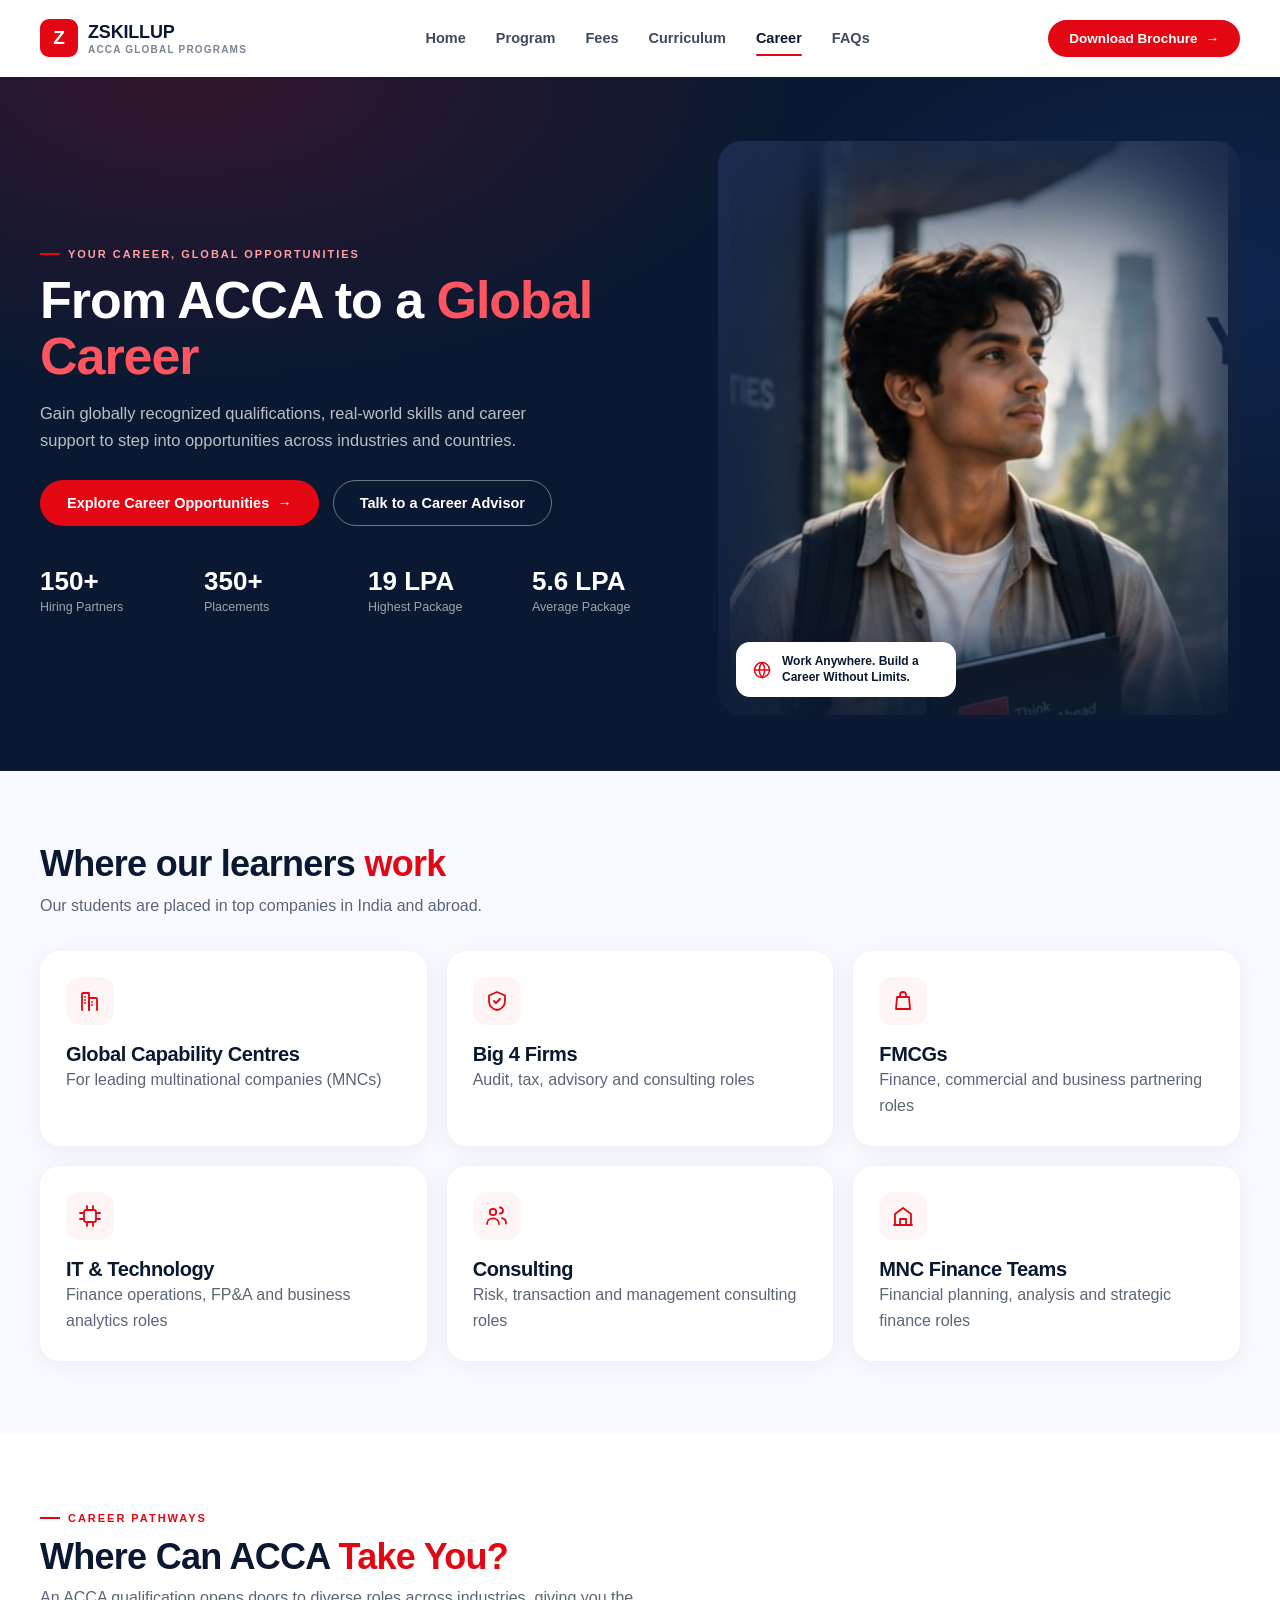
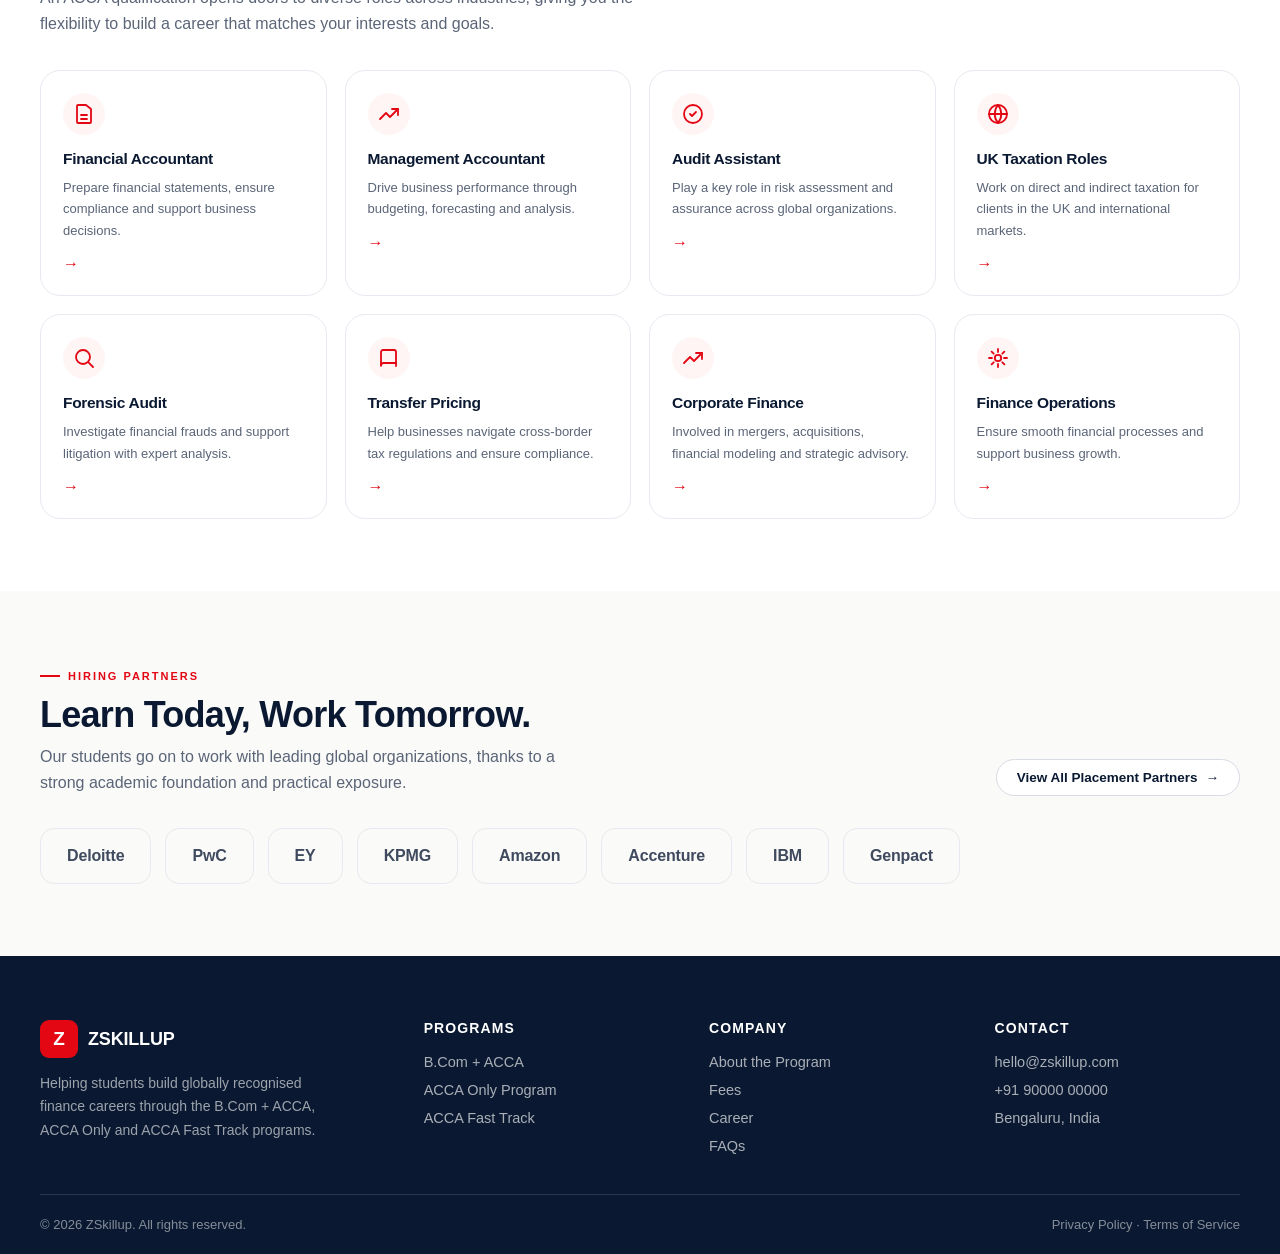
==== career/index.html @ 1c2bd1f2 "Build ZSkillup ACCA programs website Static HTML/CSS/JS site with homepage, three curriculum pages (" ====
<!DOCTYPE html>
<html lang="en">
<head>
<meta charset="UTF-8">
<meta name="viewport" content="width=device-width, initial-scale=1">
<title>Career Outcomes — ZSkillup</title>
<meta name="description" content="See where ZSkillup learners work, the career pathways ACCA opens up, and the hiring partners who recruit our students.">
<link rel="stylesheet" href="../assets/css/style.css">
<style>
.career-hero { background: var(--navy); position: relative; overflow: hidden; padding: 64px 0 56px; }
.career-hero::before { content:""; position:absolute; inset:0; background: radial-gradient(1000px 500px at 15% 0%, rgba(227,6,19,.18), transparent 60%), radial-gradient(800px 500px at 95% 30%, rgba(37,99,235,.16), transparent 60%); }
.career-hero-grid { position: relative; display: grid; grid-template-columns: 1.1fr .9fr; gap: 40px; align-items: center; }
.career-hero h1 { color: #fff; }
.career-hero .accent-red { color: #ff5561; }
.career-hero p.lead { color: rgba(255,255,255,.72); font-size: 16.5px; max-width: 520px; margin-top: 16px; }
.career-hero-actions { display: flex; gap: 14px; margin-top: 26px; flex-wrap: wrap; }
.career-stats { display: grid; grid-template-columns: repeat(4,1fr); gap: 18px; margin-top: 40px; }
.career-stat b { display:block; font-size: 26px; font-weight: 900; color: #fff; }
.career-stat span { font-size: 12.5px; color: rgba(255,255,255,.6); }
.career-hero-photo { border-radius: 24px; overflow: hidden; background: linear-gradient(160deg,#1b2c50,#0a1931); aspect-ratio: 4/4.4; display:flex; align-items:flex-end; position:relative; }
.career-hero-photo img { width:100%; height:100%; object-fit: contain; object-position: center bottom; }
.career-hero-photo .badge-float { position:absolute; left:18px; bottom:18px; background:#fff; border-radius: 14px; padding: 12px 16px; display:flex; gap:10px; align-items:center; box-shadow: var(--shadow-card); max-width: 220px; }
.career-hero-photo .badge-float svg { width:20px; height:20px; stroke: var(--red); flex-shrink:0; }
.career-hero-photo .badge-float span { font-size: 12px; font-weight: 700; color: var(--navy); line-height:1.3; }
@media (max-width: 900px){ .career-hero-grid{grid-template-columns:1fr;} .career-stats{grid-template-columns:1fr 1fr;} }

.learners-band { background: var(--bg-blue-tint); }
.learners-grid { display:grid; grid-template-columns: repeat(3,1fr); gap: 20px; margin-top: 32px; }
.learner-card { background:#fff; border-radius: var(--radius-lg); padding: 26px; box-shadow: var(--shadow-card); }
.learner-card .icon-badge { background: var(--bg-red-tint); color: var(--red); }
@media (max-width: 900px){ .learners-grid{grid-template-columns:1fr 1fr;} }
@media (max-width: 560px){ .learners-grid{grid-template-columns:1fr;} }

.pathways-grid { display:grid; grid-template-columns: repeat(4,1fr); gap: 18px; margin-top: 32px; }
.pathway-card { background:#fff; border:1.5px solid var(--gray-200); border-radius: var(--radius-lg); padding: 22px; transition: box-shadow .2s ease, border-color .2s ease; }
.pathway-card:hover { border-color: var(--red); box-shadow: var(--shadow-card); }
.pathway-card .icon-badge.round { width:42px; height:42px; margin-bottom:14px; }
.pathway-card h3 { font-size: 15.5px; }
.pathway-card p { font-size: 13px; margin-top: 8px; }
.pathway-card .arrow { margin-top: 14px; color: var(--red); font-weight: 800; }
@media (max-width: 980px){ .pathways-grid{grid-template-columns:1fr 1fr;} }
@media (max-width: 560px){ .pathways-grid{grid-template-columns:1fr;} }

.partners-top { display:flex; justify-content:space-between; align-items:flex-end; gap:20px; flex-wrap:wrap; }
.partners-row { display:flex; flex-wrap:wrap; gap: 14px; margin-top: 32px; }
.partner-chip { border:1.5px solid var(--gray-200); border-radius: var(--radius-md); padding: 18px 26px; font-weight: 800; font-size: 16px; color: var(--gray-700); letter-spacing: -0.01em; transition: border-color .15s ease, color .15s ease; }
.partner-chip:hover { border-color: var(--navy); color: var(--navy); }
</style>
</head>
<body>
<a class="skip-link" href="#main">Skip to content</a>

<header class="site-header" data-site-header>
  <div class="container nav-row">
    <a href="../" class="brand" aria-label="ZSkillup home">
      <span class="brand-mark">Z</span>
      <span class="stack"><span class="brand-word">ZSKILLUP</span><span class="brand-tag">ACCA GLOBAL PROGRAMS</span></span>
    </a>
    <nav class="site-nav" data-site-nav>
      <ul class="nav-links">
        <li><a href="../">Home</a></li>
        <li><a href="../#program">Program</a></li>
        <li><a href="../#fees">Fees</a></li>
        <li><a href="../curriculum/bcom-acca/">Curriculum</a></li>
        <li><a href="./" class="active">Career</a></li>
        <li><a href="../faqs/">FAQs</a></li>
      </ul>
    </nav>
    <div class="nav-cta">
      <a href="../#brochure" class="btn btn-primary btn-sm">Download Brochure <span aria-hidden="true">&rarr;</span></a>
      <button class="nav-toggle" data-nav-toggle aria-label="Toggle menu" aria-expanded="false"><span></span><span></span><span></span></button>
    </div>
  </div>
</header>

<main id="main">
  <!-- HERO -->
  <section class="career-hero">
    <div class="container career-hero-grid">
      <div>
        <div class="eyebrow" style="color:#ff9ea3;">Your Career, Global Opportunities</div>
        <h1 style="color:#fff;">From ACCA to a <span class="accent-red">Global Career</span></h1>
        <p class="lead">Gain globally recognized qualifications, real-world skills and career support to step into opportunities across industries and countries.</p>
        <div class="career-hero-actions">
          <a href="#learners-work" class="btn btn-primary">Explore Career Opportunities <span aria-hidden="true">&rarr;</span></a>
          <a href="../faqs/#talk-to-team" class="btn btn-outline-white">Talk to a Career Advisor</a>
        </div>
        <div class="career-stats">
          <div class="career-stat"><b>150+</b><span>Hiring Partners</span></div>
          <div class="career-stat"><b>350+</b><span>Placements</span></div>
          <div class="career-stat"><b>19 LPA</b><span>Highest Package</span></div>
          <div class="career-stat"><b>5.6 LPA</b><span>Average Package</span></div>
        </div>
      </div>
      <div class="career-hero-photo">
        <img src="../assets/images/hero-student.png" alt="ZSkillup graduate ready for a global finance career">
        <div class="badge-float">
          <svg viewBox="0 0 24 24" fill="none" stroke-width="1.8" stroke-linecap="round" stroke-linejoin="round"><circle cx="12" cy="12" r="9"/><path d="M3 12h18M12 3a14 14 0 0 1 0 18 14 14 0 0 1 0-18Z"/></svg>
          <span>Work Anywhere. Build a Career Without Limits.</span>
        </div>
      </div>
    </div>
  </section>

  <!-- WHERE OUR LEARNERS WORK -->
  <section class="section learners-band" id="learners-work">
    <div class="container">
      <h2>Where our learners <span class="accent-red">work</span></h2>
      <p class="mt-8" style="max-width:560px;">Our students are placed in top companies in India and abroad.</p>
      <div class="learners-grid">
        <div class="learner-card">
          <span class="icon-badge"><svg viewBox="0 0 24 24" fill="none" stroke="currentColor" stroke-width="1.8" stroke-linecap="round" stroke-linejoin="round"><path d="M4 21V5a1 1 0 0 1 1-1h6v17"/><path d="M11 21V9h7a1 1 0 0 1 1 1v11"/><path d="M7 8h.01M7 11h.01M7 14h.01M14 13h.01M14 16h.01"/></svg></span>
          <h3>Global Capability Centres</h3>
          <p>For leading multinational companies (MNCs)</p>
        </div>
        <div class="learner-card">
          <span class="icon-badge"><svg viewBox="0 0 24 24" fill="none" stroke="currentColor" stroke-width="1.8" stroke-linecap="round" stroke-linejoin="round"><path d="M12 3 4 6.5V12c0 4.6 3.2 8.4 8 9 4.8-.6 8-4.4 8-9V6.5L12 3Z"/><path d="m9 12 2 2 4-4"/></svg></span>
          <h3>Big 4 Firms</h3>
          <p>Audit, tax, advisory and consulting roles</p>
        </div>
        <div class="learner-card">
          <span class="icon-badge"><svg viewBox="0 0 24 24" fill="none" stroke="currentColor" stroke-width="1.8" stroke-linecap="round" stroke-linejoin="round"><path d="M6 8h12l1 12H5L6 8Z"/><path d="M9 8V6a3 3 0 0 1 6 0v2"/></svg></span>
          <h3>FMCGs</h3>
          <p>Finance, commercial and business partnering roles</p>
        </div>
        <div class="learner-card">
          <span class="icon-badge"><svg viewBox="0 0 24 24" fill="none" stroke="currentColor" stroke-width="1.8" stroke-linecap="round" stroke-linejoin="round"><rect x="6" y="6" width="12" height="12" rx="2"/><path d="M9 2v3M15 2v3M9 19v3M15 19v3M2 9h3M2 15h3M19 9h3M19 15h3"/></svg></span>
          <h3>IT &amp; Technology</h3>
          <p>Finance operations, FP&amp;A and business analytics roles</p>
        </div>
        <div class="learner-card">
          <span class="icon-badge"><svg viewBox="0 0 24 24" fill="none" stroke="currentColor" stroke-width="1.8" stroke-linecap="round" stroke-linejoin="round"><circle cx="8" cy="8" r="3.2"/><path d="M2 20c0-3.3 2.7-5.6 6-5.6s6 2.3 6 5.6"/><path d="M15 9.5a3 3 0 1 0 0-6"/><path d="M17 14.2c2.4.5 4 2.4 4 5.3"/></svg></span>
          <h3>Consulting</h3>
          <p>Risk, transaction and management consulting roles</p>
        </div>
        <div class="learner-card">
          <span class="icon-badge"><svg viewBox="0 0 24 24" fill="none" stroke="currentColor" stroke-width="1.8" stroke-linecap="round" stroke-linejoin="round"><path d="M3 21h18"/><path d="M4 21V10l8-6 8 6v11"/><path d="M9 21v-6h6v6"/></svg></span>
          <h3>MNC Finance Teams</h3>
          <p>Financial planning, analysis and strategic finance roles</p>
        </div>
      </div>
    </div>
  </section>

  <!-- WHERE CAN ACCA TAKE YOU -->
  <section class="section">
    <div class="container">
      <div class="eyebrow">Career Pathways</div>
      <h2>Where Can ACCA <span class="accent-red">Take You?</span></h2>
      <p class="mt-8" style="max-width:640px;">An ACCA qualification opens doors to diverse roles across industries, giving you the flexibility to build a career that matches your interests and goals.</p>

      <div class="pathways-grid">
        <div class="pathway-card"><span class="icon-badge round"><svg viewBox="0 0 24 24" fill="none" stroke="currentColor" stroke-width="1.8" stroke-linecap="round" stroke-linejoin="round"><path d="M6 21h12a1 1 0 0 0 1-1V7l-5-4H6a1 1 0 0 0-1 1v16a1 1 0 0 0 1 1Z"/><path d="M9 13h6M9 17h6"/></svg></span><h3>Financial Accountant</h3><p>Prepare financial statements, ensure compliance and support business decisions.</p><div class="arrow">&rarr;</div></div>
        <div class="pathway-card"><span class="icon-badge round"><svg viewBox="0 0 24 24" fill="none" stroke="currentColor" stroke-width="1.8" stroke-linecap="round" stroke-linejoin="round"><path d="M3 17l6-6 4 4 8-8"/><path d="M15 7h6v6"/></svg></span><h3>Management Accountant</h3><p>Drive business performance through budgeting, forecasting and analysis.</p><div class="arrow">&rarr;</div></div>
        <div class="pathway-card"><span class="icon-badge round"><svg viewBox="0 0 24 24" fill="none" stroke="currentColor" stroke-width="1.8" stroke-linecap="round" stroke-linejoin="round"><circle cx="12" cy="12" r="9"/><path d="m9 12 2 2 4-4"/></svg></span><h3>Audit Assistant</h3><p>Play a key role in risk assessment and assurance across global organizations.</p><div class="arrow">&rarr;</div></div>
        <div class="pathway-card"><span class="icon-badge round"><svg viewBox="0 0 24 24" fill="none" stroke="currentColor" stroke-width="1.8" stroke-linecap="round" stroke-linejoin="round"><circle cx="12" cy="12" r="9"/><path d="M3 12h18M12 3a14 14 0 0 1 0 18 14 14 0 0 1 0-18Z"/></svg></span><h3>UK Taxation Roles</h3><p>Work on direct and indirect taxation for clients in the UK and international markets.</p><div class="arrow">&rarr;</div></div>
        <div class="pathway-card"><span class="icon-badge round"><svg viewBox="0 0 24 24" fill="none" stroke="currentColor" stroke-width="1.8" stroke-linecap="round" stroke-linejoin="round"><circle cx="11" cy="11" r="7"/><path d="m21 21-4.3-4.3"/></svg></span><h3>Forensic Audit</h3><p>Investigate financial frauds and support litigation with expert analysis.</p><div class="arrow">&rarr;</div></div>
        <div class="pathway-card"><span class="icon-badge round"><svg viewBox="0 0 24 24" fill="none" stroke="currentColor" stroke-width="1.8" stroke-linecap="round" stroke-linejoin="round"><path d="M4 19.5V6a2 2 0 0 1 2-2h11a2 2 0 0 1 2 2v14"/><path d="M4 19.5A2.5 2.5 0 0 1 6.5 17H19"/></svg></span><h3>Transfer Pricing</h3><p>Help businesses navigate cross-border tax regulations and ensure compliance.</p><div class="arrow">&rarr;</div></div>
        <div class="pathway-card"><span class="icon-badge round"><svg viewBox="0 0 24 24" fill="none" stroke="currentColor" stroke-width="1.8" stroke-linecap="round" stroke-linejoin="round"><path d="M3 17l6-6 4 4 8-8"/><path d="M15 7h6v6"/></svg></span><h3>Corporate Finance</h3><p>Involved in mergers, acquisitions, financial modeling and strategic advisory.</p><div class="arrow">&rarr;</div></div>
        <div class="pathway-card"><span class="icon-badge round"><svg viewBox="0 0 24 24" fill="none" stroke="currentColor" stroke-width="1.8" stroke-linecap="round" stroke-linejoin="round"><path d="M12 3v3M12 18v3M3 12h3M18 12h3M5.6 5.6l2.1 2.1M16.3 16.3l2.1 2.1M18.4 5.6l-2.1 2.1M7.7 16.3l-2.1 2.1"/><circle cx="12" cy="12" r="3.2"/></svg></span><h3>Finance Operations</h3><p>Ensure smooth financial processes and support business growth.</p><div class="arrow">&rarr;</div></div>
      </div>
    </div>
  </section>

  <!-- LEARN TODAY WORK TOMORROW -->
  <section class="section section--alt">
    <div class="container">
      <div class="partners-top">
        <div>
          <div class="eyebrow">Hiring Partners</div>
          <h2>Learn Today, Work Tomorrow.</h2>
          <p class="mt-8" style="max-width:560px;">Our students go on to work with leading global organizations, thanks to a strong academic foundation and practical exposure.</p>
        </div>
        <a href="../faqs/#talk-to-team" class="btn btn-outline btn-sm" style="flex-shrink:0;">View All Placement Partners <span aria-hidden="true">&rarr;</span></a>
      </div>
      <div class="partners-row">
        <span class="partner-chip">Deloitte</span>
        <span class="partner-chip">PwC</span>
        <span class="partner-chip">EY</span>
        <span class="partner-chip">KPMG</span>
        <span class="partner-chip">Amazon</span>
        <span class="partner-chip">Accenture</span>
        <span class="partner-chip">IBM</span>
        <span class="partner-chip">Genpact</span>
      </div>
    </div>
  </section>
</main>

<footer class="site-footer" id="footer-root"></footer>

<script src="../assets/js/main.js"></script>
<script src="../assets/js/footer.js" data-depth="1"></script>
</body>
</html>
---- assets/css/style.css ----
/* =========================================================
   ZSkillup — Global Design System
   Navy + Red brand, white/light backgrounds, rounded cards.
   ========================================================= */

:root {
  --navy: #0A1931;
  --navy-2: #122A52;
  --navy-soft: #f0f3f9;
  --red: #E30613;
  --red-hover: #C70511;
  --gold: #D4AF37;
  --blue-dot: #2563EB;
  --purple-dot: #7C3AED;

  --bg-alt: #FAFAF8;
  --bg-red-tint: #FFF5F5;
  --bg-blue-tint: #F8FAFF;
  --bg-green-tint: #F0F8F4;

  --gray-900: #16213B;
  --gray-700: #3F4A5F;
  --gray-600: #5B6578;
  --gray-500: #7A8296;
  --gray-300: #D7DBE3;
  --gray-200: #E6E9EF;
  --gray-100: #F3F4F7;

  --radius-lg: 20px;
  --radius-md: 14px;
  --radius-sm: 10px;
  --shadow-card: 0 4px 24px rgba(10, 25, 49, 0.06);
  --shadow-card-hover: 0 12px 32px rgba(10, 25, 49, 0.12);
  --container: 1280px;

  color-scheme: light;
}

* { box-sizing: border-box; }
html { scroll-behavior: smooth; }
body {
  margin: 0;
  font-family: "Inter", -apple-system, BlinkMacSystemFont, "Segoe UI", Roboto, Helvetica, Arial, sans-serif;
  color: var(--gray-900);
  background: #fff;
  -webkit-font-smoothing: antialiased;
  overflow-x: hidden;
}
img { max-width: 100%; display: block; }
a { color: inherit; text-decoration: none; }
ul { margin: 0; padding: 0; list-style: none; }
button { font: inherit; cursor: pointer; }
[hidden] { display: none !important; }

.container {
  max-width: var(--container);
  margin: 0 auto;
  padding: 0 24px;
}
@media (min-width: 1024px) {
  .container { padding: 0 40px; }
}

.section { padding: 72px 0; }
@media (max-width: 640px) {
  .section { padding: 48px 0; }
}
.section--alt { background: var(--bg-alt); }
.section--navy { background: var(--navy); color: #fff; }

.eyebrow {
  display: inline-flex;
  align-items: center;
  gap: 8px;
  font-size: 11px;
  font-weight: 800;
  letter-spacing: 0.18em;
  text-transform: uppercase;
  color: var(--red);
  margin: 0 0 12px;
}
.eyebrow::before {
  content: "";
  width: 20px;
  height: 2px;
  background: var(--red);
  display: inline-block;
}

h1, h2, h3, h4 { font-weight: 900; letter-spacing: -0.02em; margin: 0; color: var(--navy); }
h1 { font-size: clamp(32px, 5vw, 52px); line-height: 1.08; }
h2 { font-size: clamp(26px, 3.4vw, 36px); line-height: 1.15; }
h3 { font-size: 20px; line-height: 1.3; }
p { line-height: 1.65; color: var(--gray-600); margin: 0; }
.section-head { max-width: 680px; margin: 0 0 40px; }
.section-head p { font-size: 16px; margin-top: 10px; }
.text-center { text-align: center; margin-left: auto; margin-right: auto; }

.accent-red { color: var(--red); }
.accent-navy { color: var(--navy); }

/* ---------- Buttons ---------- */
.btn {
  display: inline-flex;
  align-items: center;
  justify-content: center;
  gap: 8px;
  padding: 14px 26px;
  border-radius: 999px;
  font-weight: 700;
  font-size: 14.5px;
  border: 1.5px solid transparent;
  transition: transform .15s ease, box-shadow .15s ease, background .15s ease, color .15s ease, border-color .15s ease;
  white-space: nowrap;
}
.btn:hover { transform: translateY(-1px); }
.btn-primary { background: var(--red); color: #fff; }
.btn-primary:hover { background: var(--red-hover); box-shadow: 0 8px 20px rgba(227,6,19,.28); }
.btn-navy { background: var(--navy); color: #fff; }
.btn-navy:hover { background: var(--navy-2); box-shadow: 0 8px 20px rgba(10,25,49,.25); }
.btn-outline { background: #fff; color: var(--navy); border-color: var(--gray-300); }
.btn-outline:hover { border-color: var(--navy); }
.btn-outline-white { background: transparent; color: #fff; border-color: rgba(255,255,255,.4); }
.btn-outline-white:hover { border-color: #fff; }
.btn-sm { padding: 10px 20px; font-size: 13.5px; }
.btn-block { width: 100%; }

/* ---------- Header / Nav ---------- */
.site-header {
  position: sticky;
  top: 0;
  z-index: 100;
  background: rgba(255,255,255,.92);
  backdrop-filter: saturate(180%) blur(10px);
  border-bottom: 1px solid transparent;
  transition: border-color .2s ease, box-shadow .2s ease;
}
.site-header.is-scrolled {
  border-bottom-color: var(--gray-200);
  box-shadow: 0 2px 16px rgba(10,25,49,.05);
}
.nav-row {
  display: flex;
  align-items: center;
  justify-content: space-between;
  height: 76px;
  gap: 24px;
}
.brand { display: flex; align-items: center; gap: 10px; flex-shrink: 0; }
.brand-mark {
  width: 38px; height: 38px; border-radius: 9px;
  background: var(--red); color: #fff;
  display: flex; align-items: center; justify-content: center;
  font-weight: 900; font-size: 19px;
}
.brand-word { font-weight: 900; font-size: 18px; color: var(--navy); letter-spacing: -0.01em; }
.brand-tag { font-size: 10px; font-weight: 700; color: var(--gray-500); letter-spacing: .12em; margin-top: 1px; }

.nav-links {
  display: flex;
  align-items: center;
  gap: 30px;
  list-style: none;
  margin: 0; padding: 0;
  font-size: 14.5px;
  font-weight: 600;
  color: var(--gray-700);
}
.nav-links a { position: relative; padding: 6px 0; transition: color .15s ease; }
.nav-links a:hover { color: var(--navy); }
.nav-links a.active { color: var(--navy); }
.nav-links a.active::after {
  content: "";
  position: absolute; left: 0; right: 0; bottom: -4px;
  height: 2px; background: var(--red); border-radius: 2px;
}
.nav-cta { display: flex; align-items: center; gap: 14px; flex-shrink: 0; }
.nav-toggle {
  display: none;
  background: none; border: none; padding: 8px;
  flex-direction: column; gap: 5px;
}
.nav-toggle span { width: 22px; height: 2px; background: var(--navy); border-radius: 2px; }

@media (max-width: 920px) {
  .nav-links { position: fixed; inset: 76px 0 0 0; background: #fff; flex-direction: column;
    align-items: flex-start; padding: 24px; gap: 4px; overflow-y: auto;
    transform: translateY(-8px); opacity: 0; pointer-events: none; transition: opacity .18s ease, transform .18s ease; }
  .nav-links a { width: 100%; padding: 14px 4px; border-bottom: 1px solid var(--gray-100); }
  .site-nav.is-open .nav-links { opacity: 1; pointer-events: auto; transform: translateY(0); }
  .nav-toggle { display: inline-flex; }
  .nav-cta .btn span.btn-label-full { display: none; }
}

/* ---------- Breadcrumb ---------- */
.breadcrumb { font-size: 13px; color: var(--gray-500); padding: 18px 0; display: flex; gap: 8px; flex-wrap: wrap; }
.breadcrumb a:hover { color: var(--navy); }
.breadcrumb .sep { color: var(--gray-300); }
.breadcrumb .current { color: var(--navy); font-weight: 600; }

/* ---------- Cards ---------- */
.card {
  background: #fff;
  border: 1px solid var(--gray-200);
  border-radius: var(--radius-lg);
  padding: 28px;
  transition: box-shadow .2s ease, transform .2s ease, border-color .2s ease;
}
.card:hover { box-shadow: var(--shadow-card-hover); }

.icon-badge {
  width: 48px; height: 48px; border-radius: 14px;
  display: flex; align-items: center; justify-content: center;
  background: var(--bg-red-tint); color: var(--red);
  margin-bottom: 16px;
}
.icon-badge svg { width: 24px; height: 24px; }
.icon-badge.navy { background: var(--navy-soft); color: var(--navy); }
.icon-badge.round { border-radius: 999px; }

/* ---------- Footer ---------- */
.site-footer { background: var(--navy); color: rgba(255,255,255,.78); }
.footer-grid {
  display: grid;
  grid-template-columns: 1.4fr 1fr 1fr 1fr;
  gap: 40px;
  padding: 64px 0 40px;
}
.footer-brand .brand-word { color: #fff; }
.footer-brand p { color: rgba(255,255,255,.6); margin-top: 14px; max-width: 300px; font-size: 14px; }
.footer-col h4 { color: #fff; font-size: 14px; text-transform: uppercase; letter-spacing: .08em; margin-bottom: 18px; }
.footer-col ul { display: flex; flex-direction: column; gap: 12px; font-size: 14.5px; }
.footer-col a:hover, .footer-col span:hover { color: #fff; }
.footer-col a, .footer-col span { color: rgba(255,255,255,.65); transition: color .15s ease; }
.footer-bottom {
  border-top: 1px solid rgba(255,255,255,.12);
  padding: 22px 0;
  display: flex; justify-content: space-between; align-items: center;
  font-size: 13px; color: rgba(255,255,255,.5);
  flex-wrap: wrap; gap: 10px;
}
.footer-bottom a:hover { color: #fff; }
@media (max-width: 900px) {
  .footer-grid { grid-template-columns: 1fr 1fr; }
}
@media (max-width: 560px) {
  .footer-grid { grid-template-columns: 1fr; padding: 48px 0 30px; gap: 32px; }
}

/* ---------- Grid utilities ---------- */
.grid-2 { display: grid; grid-template-columns: 1fr 1fr; gap: 28px; }
.grid-3 { display: grid; grid-template-columns: repeat(3, 1fr); gap: 24px; }
.grid-4 { display: grid; grid-template-columns: repeat(4, 1fr); gap: 24px; }
@media (max-width: 980px) {
  .grid-3 { grid-template-columns: repeat(2, 1fr); }
  .grid-4 { grid-template-columns: repeat(2, 1fr); }
}
@media (max-width: 640px) {
  .grid-2, .grid-3, .grid-4 { grid-template-columns: 1fr; }
}

/* ---------- Pills / tabs ---------- */
.pill-group {
  display: inline-flex;
  gap: 4px;
  background: var(--gray-100);
  padding: 5px;
  border-radius: 999px;
  flex-wrap: wrap;
}
.pill {
  border: none; background: transparent; color: var(--gray-600);
  padding: 10px 18px; border-radius: 999px; font-weight: 700; font-size: 13.5px;
  transition: background .15s ease, color .15s ease;
}
.pill.active { background: var(--navy); color: #fff; }
.pill:not(.active):hover { color: var(--navy); }

/* ---------- Badges ---------- */
.badge {
  display: inline-flex; align-items: center; gap: 6px;
  font-size: 11px; font-weight: 800; letter-spacing: .04em;
  padding: 5px 12px; border-radius: 999px;
  background: var(--bg-red-tint); color: var(--red);
}
.badge.navy { background: var(--navy-soft); color: var(--navy); }
.badge.gold { background: #FBF3DF; color: #8A6D1D; }
.badge.gray { background: var(--gray-100); color: var(--gray-600); }

/* misc */
.stack { display: flex; flex-direction: column; }
.mt-8 { margin-top: 8px; } .mt-16 { margin-top: 16px; } .mt-24 { margin-top: 24px; } .mt-32 { margin-top: 32px; } .mt-48 { margin-top: 48px; }
.hr { height: 1px; background: var(--gray-200); border: none; margin: 24px 0; }
.chip-arrow { color: var(--red); font-weight: 700; }

.skip-link {
  position: absolute; left: -999px; top: 0; background: var(--navy); color: #fff;
  padding: 10px 16px; z-index: 999; border-radius: 0 0 8px 0;
}
.skip-link:focus { left: 0; }

/* =========================================================
   Curriculum pages — shared components
   ========================================================= */
.curr-hero { background: var(--navy); position: relative; overflow: hidden; padding: 48px 0 60px; }
.curr-hero::before { content:""; position:absolute; inset:0; background: radial-gradient(1000px 480px at 10% 0%, rgba(227,6,19,.18), transparent 60%); }
.curr-hero-grid { position: relative; display: grid; grid-template-columns: 1.15fr .85fr; gap: 40px; align-items: center; }
.curr-hero h1 { color: #fff; }
.curr-hero .accent-red { color: #ff5561; }
.curr-hero p.lead { color: rgba(255,255,255,.72); font-size: 16px; max-width: 520px; margin-top: 16px; }
.curr-hero-stats { display: flex; gap: 28px; margin-top: 30px; flex-wrap: wrap; }
.curr-hero-stats div b { display:block; font-size: 22px; font-weight: 900; color:#fff; }
.curr-hero-stats div span { font-size: 12px; color: rgba(255,255,255,.55); text-transform: uppercase; letter-spacing: .04em; }
.curr-hero-photo { border-radius: 22px; overflow: hidden; background: linear-gradient(160deg,#1b2c50,#0a1931); aspect-ratio: 4/4.2; position: relative; display:flex; align-items:flex-end; }
.curr-hero-photo img { width:100%; height:100%; object-fit: contain; object-position: center bottom; }
.curr-hero-photo .chip { position:absolute; top:18px; left:18px; background:rgba(255,255,255,.95); border-radius: 12px; padding: 10px 14px; font-family:"Segoe Print","Comic Sans MS",cursive; font-size: 13px; color: var(--navy); line-height:1.3; max-width: 190px; }
@media (max-width: 900px) { .curr-hero-grid { grid-template-columns: 1fr; } }

.stepper-wrap { display: flex; align-items: center; overflow-x: auto; gap: 0; padding: 8px 2px 12px; scrollbar-width: none; }
.stepper-wrap::-webkit-scrollbar { display: none; }
.stepper-wrap .step { display:flex; flex-direction:column; align-items:center; text-align:center; min-width: 108px; flex-shrink:0; }
.stepper-wrap .step-badge { width: 44px; height: 44px; border-radius: 999px; background: var(--navy); color:#fff; font-weight:900; font-size:13px; display:flex; align-items:center; justify-content:center; margin-bottom:8px; }
.stepper-wrap .step-name { font-size: 12px; font-weight:700; color: var(--gray-700); max-width: 100px; line-height:1.3; }
.stepper-wrap .step-line { flex: 1; min-width: 24px; height: 2px; background: var(--gray-300); margin: 0 4px 28px; }

.semester-pills, .track-pills { margin-bottom: 28px; }
.curr-panel-head { max-width: 760px; margin-bottom: 28px; }
.curr-panel-head h3 { font-size: 22px; margin-top: 10px; }
.curr-panel-head p { margin-top: 8px; }
.track-note { background: var(--bg-red-tint); border: 1px solid #FBD8DA; color: #8a1017; border-radius: var(--radius-md); padding: 14px 18px; font-size: 13.5px; margin-top: 14px; }
.curr-cols { display: grid; grid-template-columns: repeat(3, 1fr); gap: 22px; }
.curr-cols-wrap { grid-template-columns: repeat(2, 1fr); }
.curr-col { background: #fff; border: 1px solid var(--gray-200); border-radius: var(--radius-md); padding: 20px; }
.curr-col h4 { font-size: 13px; text-transform: uppercase; letter-spacing: .04em; display:flex; align-items:center; gap:8px; color: var(--gray-700); margin-bottom: 14px; }
.curr-list { display:flex; flex-direction:column; gap: 10px; }
.curr-list li { display:flex; align-items:flex-start; gap: 10px; font-size: 13.8px; color: var(--gray-700); line-height:1.4; }
.li-dot { width:7px; height:7px; border-radius:999px; margin-top:6px; flex-shrink:0; }
@media (max-width: 900px) { .curr-cols { grid-template-columns: 1fr; } .curr-cols-wrap { grid-template-columns: 1fr; } }

.curr-outcomes { margin-top: 24px; padding-top: 20px; border-top: 1px dashed var(--gray-300); }
.outcomes-label { font-size: 11px; font-weight: 800; letter-spacing: .1em; text-transform: uppercase; color: var(--gray-500); }
.outcomes-row { display:flex; flex-wrap:wrap; gap: 8px; align-items:center; margin-top: 12px; }
.outcome-pill { background: var(--navy-soft); color: var(--navy); font-size: 12.5px; font-weight: 700; padding: 7px 14px; border-radius: 999px; }
.outcome-arrow { color: var(--red); font-weight: 700; }

/* certificates */
.cert-grid { display: grid; grid-template-columns: 1fr 1fr; gap: 26px; max-width: 1060px; margin: 32px auto 0; }
.cert-card { border-radius: var(--radius-lg); padding: 24px; border: 2px solid var(--gold); background: linear-gradient(180deg,#FFFDF6,#fff); position: relative; }
.cert-card.navy-cert { border-color: var(--navy); background: linear-gradient(180deg,#F5F7FB,#fff); }
.cert-card h3 { font-size: 17px; }
.cert-card p.desc { font-size: 13.5px; margin-top: 8px; }
.cert-preview { margin-top: 18px; border: 1px dashed var(--gray-300); border-radius: var(--radius-md); padding: 22px; text-align:center; background:#fff; }
.cert-preview .cert-kicker { font-size: 10px; letter-spacing: .16em; color: var(--gray-500); font-weight: 800; }
.cert-preview .cert-title { font-size: 16px; font-weight: 900; color: var(--navy); margin-top: 8px; }
.cert-preview .cert-sign { display:flex; justify-content:space-between; margin-top: 22px; font-size: 10px; color: var(--gray-500); text-transform:uppercase; letter-spacing:.06em; }
.cert-preview .cert-tags { display:flex; gap:6px; justify-content:center; flex-wrap:wrap; margin-top: 14px; }
.cert-preview .cert-tags span { font-size: 10.5px; background: var(--gray-100); color: var(--gray-700); padding: 4px 10px; border-radius: 999px; }
.cert-foot { margin-top: 16px; font-size: 12.5px; font-weight: 700; color: var(--gray-600); display:flex; align-items:center; gap:6px; }
@media (max-width: 760px) { .cert-grid { grid-template-columns: 1fr; } }

/* program investment */
.invest-layout { display: grid; grid-template-columns: 1.1fr .9fr; gap: 26px; margin-top: 32px; }
.invest-card { background: #fff; border-radius: var(--radius-lg); padding: 28px; border: 1px solid var(--gray-200); }
.invest-card h3 { font-size: 14px; text-transform: uppercase; letter-spacing: .06em; }
.fee-row { display:flex; justify-content: space-between; align-items:center; padding: 14px 0; border-bottom: 1px solid var(--gray-100); font-size: 14.5px; }
.fee-row span:first-child { color: var(--gray-600); }
.fee-row span:last-child { font-weight: 700; color: var(--navy); }
.fee-row.total { border-bottom: none; padding-top: 18px; }
.fee-row.total span:first-child { font-weight: 800; color: var(--navy); }
.fee-row.total span:last-child { font-size: 18px; color: var(--red); }
.invest-actions { display:flex; gap: 12px; margin-top: 20px; flex-wrap:wrap; }
.invest-card.navy-card { background: var(--navy); color: #fff; }
.invest-card.navy-card h3 { color: rgba(255,255,255,.7); }
.pay-step { display:flex; gap: 14px; padding: 14px 0; border-bottom: 1px solid rgba(255,255,255,.12); }
.pay-step:last-of-type { border-bottom: none; }
.pay-step .num { width:26px; height:26px; border-radius:999px; background: rgba(255,255,255,.12); display:flex; align-items:center; justify-content:center; font-size:12px; font-weight:800; flex-shrink:0; }
.pay-step b { display:block; font-size: 14px; }
.pay-step span { font-size: 12.5px; color: rgba(255,255,255,.6); }
.emi-chip { margin-top: 18px; background: rgba(255,255,255,.08); border-radius: var(--radius-md); padding: 12px 16px; font-size: 12.5px; display:flex; justify-content:space-between; }
@media (max-width: 900px) { .invest-layout { grid-template-columns: 1fr; } }

/* =========================================================
   FAQ — shared components (homepage preview + /faqs/ page)
   ========================================================= */
.faq-tabs { flex-wrap: wrap; }
.faq-tabs .pill.active { background: var(--red); }
.faq-bullets { padding: 0 20px 20px 62px; margin: -14px 0 0; list-style: disc; display: flex; flex-direction: column; gap: 6px; }
.faq-bullets li { font-size: 14px; color: var(--gray-600); line-height: 1.5; }
.faq-count { text-align: center; font-size: 12.5px; color: var(--gray-500); margin-top: 14px; }
.faq-count .dot { margin: 0 6px; color: var(--gray-300); }
.faq-list { display: flex; flex-direction: column; gap: 12px; max-width: 820px; margin-left: auto; margin-right: auto; }
.faq-item { background: #fff; border: 1px solid var(--gray-200); border-radius: var(--radius-md); overflow: hidden; transition: border-color .15s ease; }
.faq-item.is-open { border-color: var(--navy); }
.faq-q { width: 100%; display: flex; align-items: center; gap: 14px; background: none; border: none; padding: 18px 20px; text-align: left; }
.faq-num { font-size: 12px; font-weight: 800; color: var(--red); background: var(--bg-red-tint); border-radius: 999px; width: 28px; height: 28px; display: flex; align-items: center; justify-content: center; flex-shrink: 0; }
.faq-q-text { flex: 1; font-weight: 700; font-size: 14.5px; color: var(--navy); }
.faq-toggle { width: 26px; height: 26px; border-radius: 999px; background: var(--gray-100); display: flex; align-items: center; justify-content: center; flex-shrink: 0; transition: transform .2s ease, background .2s ease; }
.faq-toggle svg { width: 14px; height: 14px; }
.faq-item.is-open .faq-toggle { transform: rotate(45deg); background: var(--red); color: #fff; }
.faq-a { max-height: 0; overflow: hidden; transition: max-height .25s ease; }
.faq-item.is-open .faq-a { max-height: 400px; }
.faq-a p { padding: 0 20px 20px 62px; font-size: 14px; }
.faq-more { display: flex; justify-content: center; margin-top: 28px; }

.faq-support {
  max-width: 720px; margin: 56px auto 0; background: var(--navy); border-radius: var(--radius-lg);
  padding: 40px; text-align: center; color: #fff; scroll-margin-top: 100px;
}
.faq-support h3 { color: #fff; font-size: 22px; }
.faq-support p { color: rgba(255,255,255,.65); margin-top: 8px; }
.faq-support .btn { margin-top: 20px; }
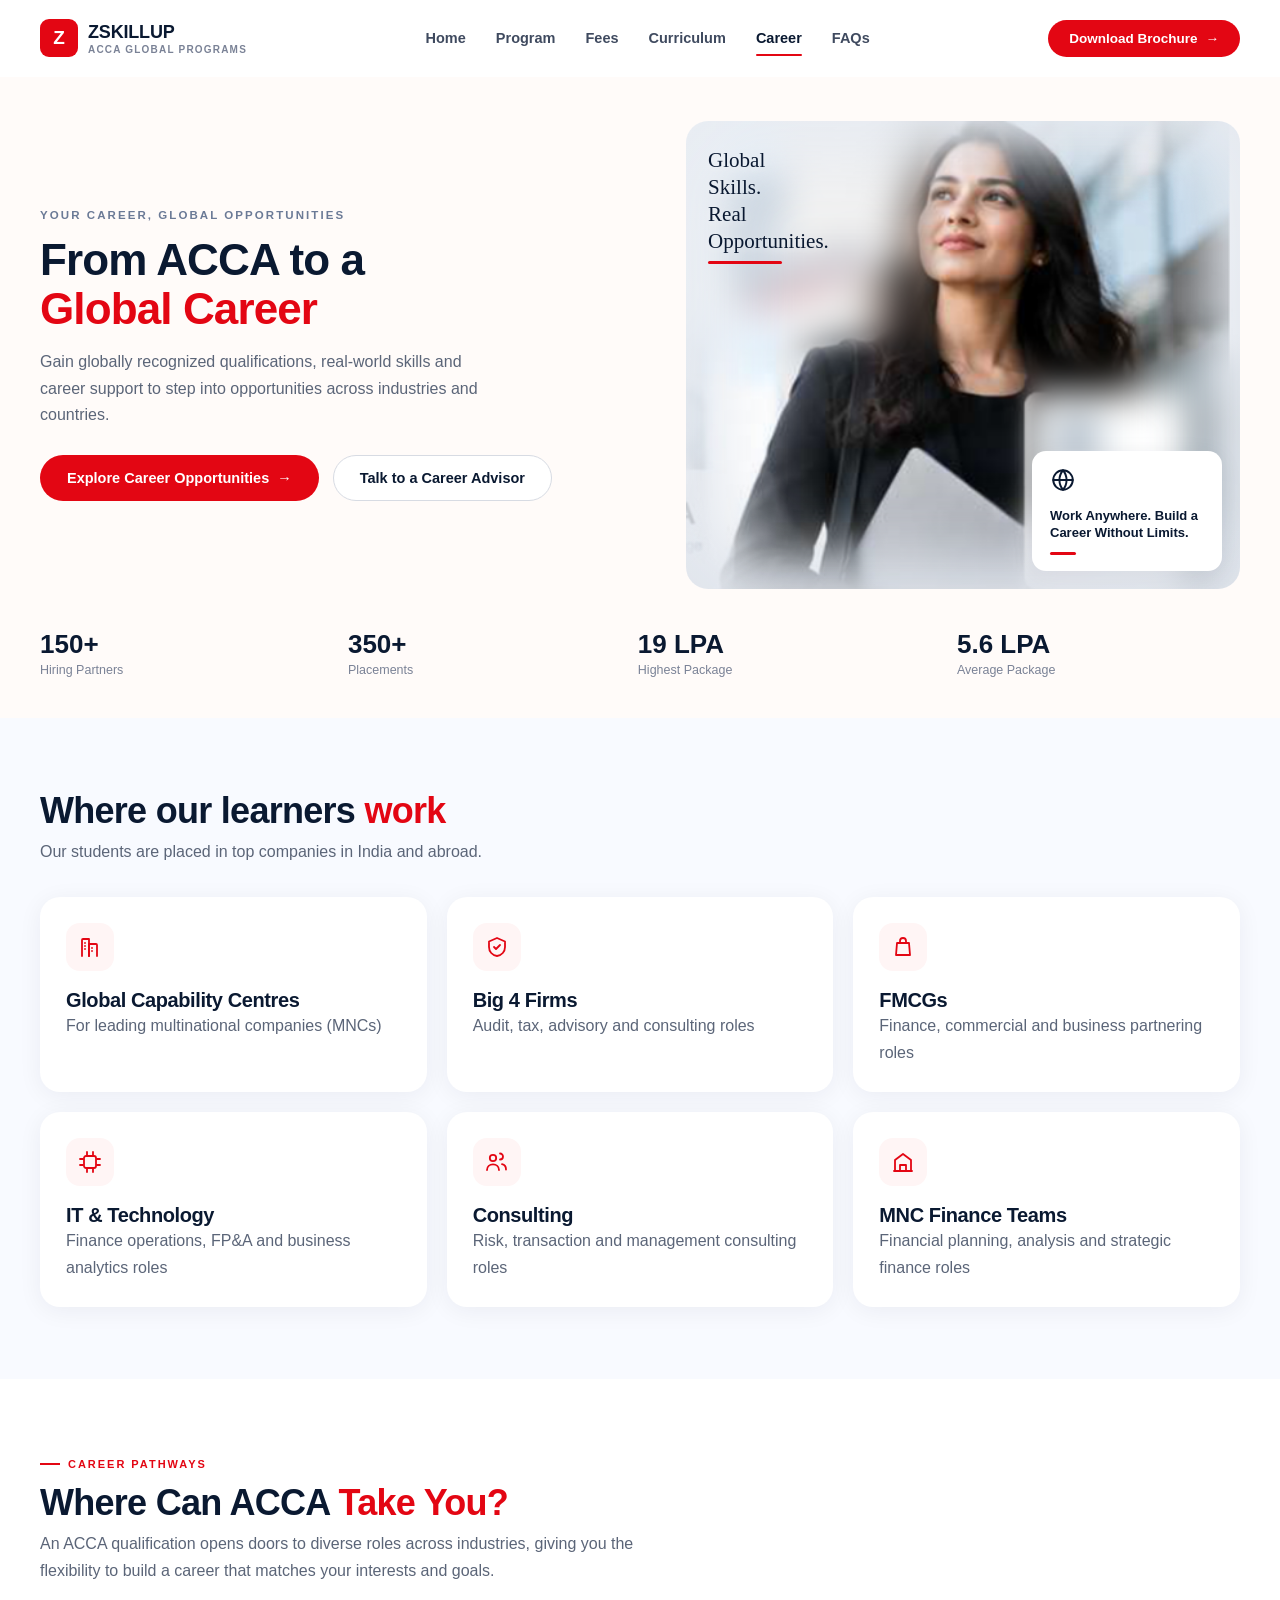
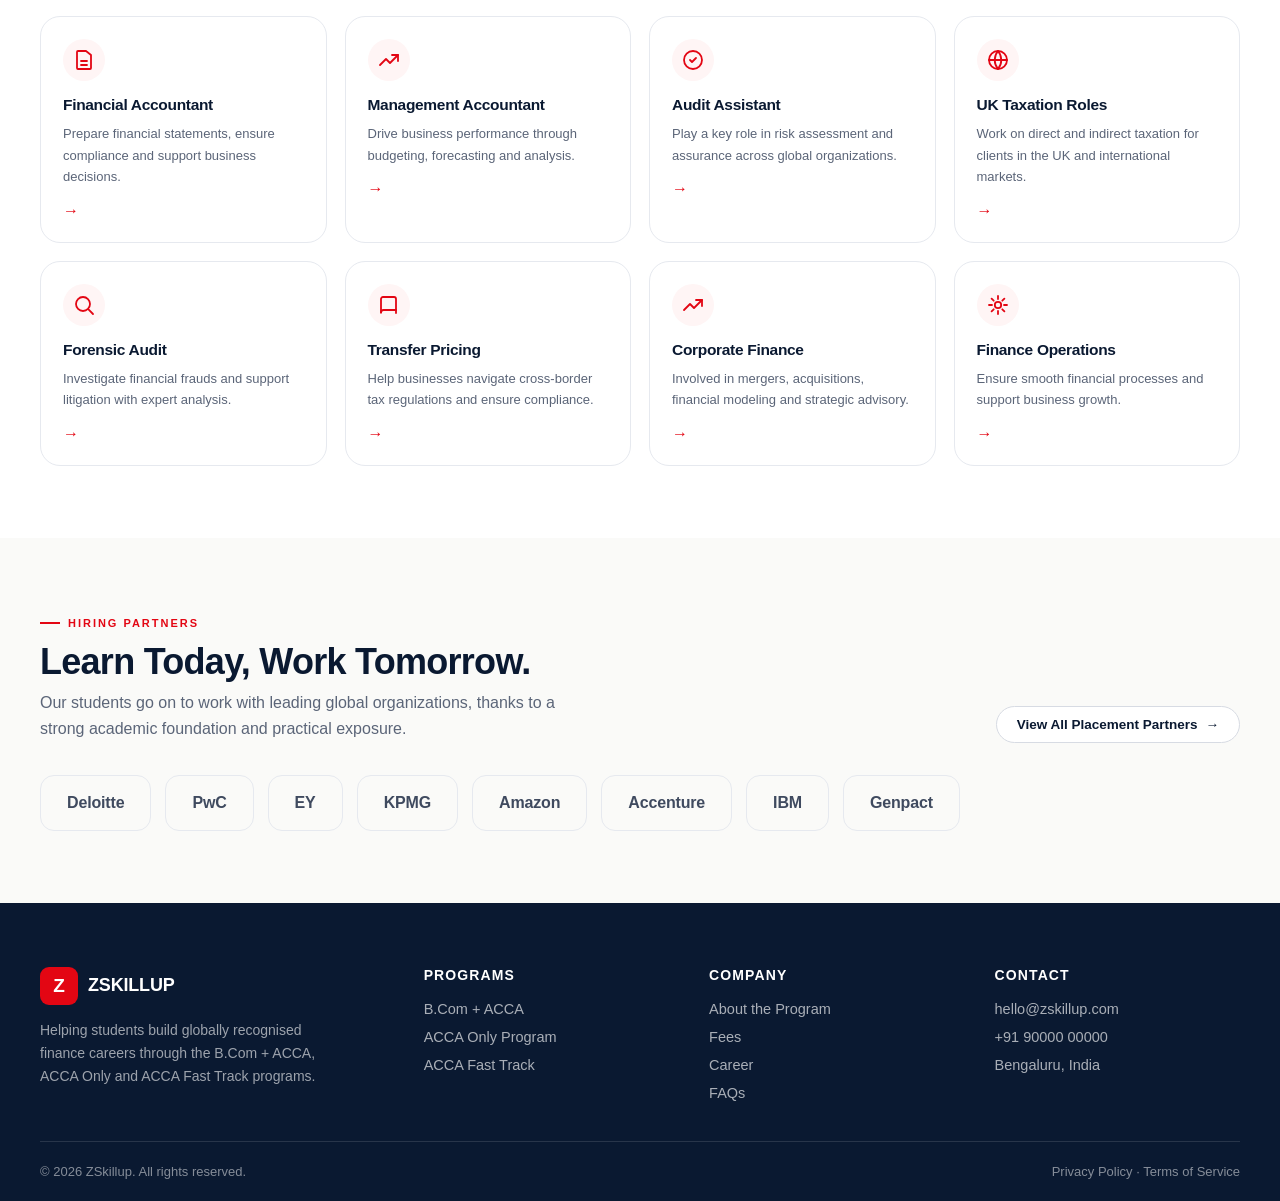
==== commit 7a274229: "Rebuild the Career page hero to match the approved reference design Replace the navy hero (reusing t" ====
--- a/career/index.html
+++ b/career/index.html
@@ -7,22 +7,38 @@
 <meta name="description" content="See where ZSkillup learners work, the career pathways ACCA opens up, and the hiring partners who recruit our students.">
 <link rel="stylesheet" href="../assets/css/style.css">
 <style>
-.career-hero { background: var(--navy); position: relative; overflow: hidden; padding: 64px 0 56px; }
-.career-hero::before { content:""; position:absolute; inset:0; background: radial-gradient(1000px 500px at 15% 0%, rgba(227,6,19,.18), transparent 60%), radial-gradient(800px 500px at 95% 30%, rgba(37,99,235,.16), transparent 60%); }
-.career-hero-grid { position: relative; display: grid; grid-template-columns: 1.1fr .9fr; gap: 40px; align-items: center; }
-.career-hero h1 { color: #fff; }
-.career-hero .accent-red { color: #ff5561; }
-.career-hero p.lead { color: rgba(255,255,255,.72); font-size: 16.5px; max-width: 520px; margin-top: 16px; }
+.career-hero { background: #FFFBF9; position: relative; overflow: hidden; padding: 44px 0 40px; }
+.career-hero-grid { position: relative; display: grid; grid-template-columns: 1fr .92fr; gap: 44px; align-items: center; }
+.career-hero-eyebrow { font-size: 11.5px; font-weight: 800; letter-spacing: .18em; text-transform: uppercase; color: #6B7A96; margin-bottom: 14px; }
+.career-hero h1 { color: var(--navy); font-size: clamp(30px, 3.6vw, 44px); line-height: 1.12; }
+.career-hero .accent-red { color: var(--red); }
+.career-hero p.lead { color: var(--gray-600); font-size: 16px; max-width: 460px; margin-top: 16px; }
 .career-hero-actions { display: flex; gap: 14px; margin-top: 26px; flex-wrap: wrap; }
-.career-stats { display: grid; grid-template-columns: repeat(4,1fr); gap: 18px; margin-top: 40px; }
-.career-stat b { display:block; font-size: 26px; font-weight: 900; color: #fff; }
-.career-stat span { font-size: 12.5px; color: rgba(255,255,255,.6); }
-.career-hero-photo { border-radius: 24px; overflow: hidden; background: linear-gradient(160deg,#1b2c50,#0a1931); aspect-ratio: 4/4.4; display:flex; align-items:flex-end; position:relative; }
-.career-hero-photo img { width:100%; height:100%; object-fit: contain; object-position: center bottom; }
-.career-hero-photo .badge-float { position:absolute; left:18px; bottom:18px; background:#fff; border-radius: 14px; padding: 12px 16px; display:flex; gap:10px; align-items:center; box-shadow: var(--shadow-card); max-width: 220px; }
-.career-hero-photo .badge-float svg { width:20px; height:20px; stroke: var(--red); flex-shrink:0; }
-.career-hero-photo .badge-float span { font-size: 12px; font-weight: 700; color: var(--navy); line-height:1.3; }
-@media (max-width: 900px){ .career-hero-grid{grid-template-columns:1fr;} .career-stats{grid-template-columns:1fr 1fr;} }
+.career-stats { display: grid; grid-template-columns: repeat(4, auto); gap: 40px; margin-top: 40px; }
+.career-stat b { display:block; font-size: 26px; font-weight: 900; color: var(--navy); }
+.career-stat span { font-size: 12.5px; color: var(--gray-500); }
+
+.career-hero-photo { position: relative; height: 100%; min-height: 420px; border-radius: 22px; overflow: hidden; background: linear-gradient(160deg,#e9edf3,#dfe4ec); }
+.career-hero-photo img { width: 100%; height: 100%; object-fit: cover; object-position: 60% center; }
+.career-hero-photo .photo-quote {
+  position: absolute; left: 22px; top: 26px; font-family: "Segoe Print","Comic Sans MS",cursive;
+  font-size: 21px; line-height: 1.28; color: var(--navy); text-shadow: 0 2px 10px rgba(255,255,255,.6);
+}
+.career-hero-photo .photo-quote .underline { display:block; width: 74px; height: 3px; background: var(--red); border-radius: 2px; margin-top: 6px; }
+.career-hero-photo .badge-float { position:absolute; right:18px; bottom:18px; background:#fff; border-radius: 14px; padding: 16px 18px; box-shadow: var(--shadow-card); max-width: 190px; }
+.career-hero-photo .badge-float svg { width:26px; height:26px; stroke: var(--navy); margin-bottom: 10px; }
+.career-hero-photo .badge-float span { display:block; font-size: 13px; font-weight: 700; color: var(--navy); line-height:1.35; }
+.career-hero-photo .badge-float .underline { display:block; width: 26px; height: 3px; background: var(--red); border-radius: 2px; margin-top: 10px; }
+@media (max-width: 900px){
+  .career-hero-grid{grid-template-columns:1fr;}
+  .career-hero-photo{min-height:320px;}
+  .career-stats{grid-template-columns:repeat(2, auto); row-gap:22px;}
+}
+@media (max-width: 480px){
+  .career-hero-actions{flex-direction:column; align-items:stretch;}
+  .career-hero-photo .photo-quote{font-size:17px; left:16px; top:18px;}
+  .career-hero-photo .badge-float{right:14px; bottom:14px; padding:12px 14px; max-width:160px;}
+}
 
 .learners-band { background: var(--bg-blue-tint); }
 .learners-grid { display:grid; grid-template-columns: repeat(3,1fr); gap: 20px; margin-top: 32px; }
@@ -63,7 +79,7 @@
         <li><a href="../#fees">Fees</a></li>
         <li><a href="../curriculum/bcom-acca/">Curriculum</a></li>
         <li><a href="./" class="active">Career</a></li>
-        <li><a href="../faqs/">FAQs</a></li>
+        <li><a href="../#faqs">FAQs</a></li>
       </ul>
     </nav>
     <div class="nav-cta">
@@ -76,28 +92,31 @@
 <main id="main">
   <!-- HERO -->
   <section class="career-hero">
-    <div class="container career-hero-grid">
-      <div>
-        <div class="eyebrow" style="color:#ff9ea3;">Your Career, Global Opportunities</div>
-        <h1 style="color:#fff;">From ACCA to a <span class="accent-red">Global Career</span></h1>
-        <p class="lead">Gain globally recognized qualifications, real-world skills and career support to step into opportunities across industries and countries.</p>
-        <div class="career-hero-actions">
-          <a href="#learners-work" class="btn btn-primary">Explore Career Opportunities <span aria-hidden="true">&rarr;</span></a>
-          <a href="../faqs/#talk-to-team" class="btn btn-outline-white">Talk to a Career Advisor</a>
-        </div>
-        <div class="career-stats">
-          <div class="career-stat"><b>150+</b><span>Hiring Partners</span></div>
-          <div class="career-stat"><b>350+</b><span>Placements</span></div>
-          <div class="career-stat"><b>19 LPA</b><span>Highest Package</span></div>
-          <div class="career-stat"><b>5.6 LPA</b><span>Average Package</span></div>
-        </div>
-      </div>
-      <div class="career-hero-photo">
-        <img src="../assets/images/hero-student.png" alt="ZSkillup graduate ready for a global finance career">
-        <div class="badge-float">
-          <svg viewBox="0 0 24 24" fill="none" stroke-width="1.8" stroke-linecap="round" stroke-linejoin="round"><circle cx="12" cy="12" r="9"/><path d="M3 12h18M12 3a14 14 0 0 1 0 18 14 14 0 0 1 0-18Z"/></svg>
-          <span>Work Anywhere. Build a Career Without Limits.</span>
-        </div>
+    <div class="container">
+      <div class="career-hero-grid">
+        <div>
+          <div class="career-hero-eyebrow">Your Career, Global Opportunities</div>
+          <h1>From ACCA to a<br><span class="accent-red">Global Career</span></h1>
+          <p class="lead">Gain globally recognized qualifications, real-world skills and career support to step into opportunities across industries and countries.</p>
+          <div class="career-hero-actions">
+            <a href="#learners-work" class="btn btn-primary">Explore Career Opportunities <span aria-hidden="true">&rarr;</span></a>
+            <a href="../#talk-to-team" class="btn btn-outline">Talk to a Career Advisor</a>
+          </div>
+        </div>
+        <div class="career-hero-photo">
+          <img src="../assets/images/career-woman.png" alt="ZSkillup graduate ready for a global finance career">
+          <div class="photo-quote">Global<br>Skills.<br>Real<br>Opportunities.<span class="underline"></span></div>
+          <div class="badge-float">
+            <svg viewBox="0 0 24 24" fill="none" stroke-width="1.8" stroke-linecap="round" stroke-linejoin="round"><circle cx="12" cy="12" r="9"/><path d="M3 12h18M12 3a14 14 0 0 1 0 18 14 14 0 0 1 0-18Z"/></svg>
+            <span>Work Anywhere. Build a Career Without Limits.<span class="underline"></span></span>
+          </div>
+        </div>
+      </div>
+      <div class="career-stats">
+        <div class="career-stat"><b>150+</b><span>Hiring Partners</span></div>
+        <div class="career-stat"><b>350+</b><span>Placements</span></div>
+        <div class="career-stat"><b>19 LPA</b><span>Highest Package</span></div>
+        <div class="career-stat"><b>5.6 LPA</b><span>Average Package</span></div>
       </div>
     </div>
   </section>
@@ -171,7 +190,7 @@
           <h2>Learn Today, Work Tomorrow.</h2>
           <p class="mt-8" style="max-width:560px;">Our students go on to work with leading global organizations, thanks to a strong academic foundation and practical exposure.</p>
         </div>
-        <a href="../faqs/#talk-to-team" class="btn btn-outline btn-sm" style="flex-shrink:0;">View All Placement Partners <span aria-hidden="true">&rarr;</span></a>
+        <a href="../#talk-to-team" class="btn btn-outline btn-sm" style="flex-shrink:0;">View All Placement Partners <span aria-hidden="true">&rarr;</span></a>
       </div>
       <div class="partners-row">
         <span class="partner-chip">Deloitte</span>
--- a/assets/css/style.css
+++ b/assets/css/style.css
@@ -394,9 +394,11 @@
 .faq-q { width: 100%; display: flex; align-items: center; gap: 14px; background: none; border: none; padding: 18px 20px; text-align: left; }
 .faq-num { font-size: 12px; font-weight: 800; color: var(--red); background: var(--bg-red-tint); border-radius: 999px; width: 28px; height: 28px; display: flex; align-items: center; justify-content: center; flex-shrink: 0; }
 .faq-q-text { flex: 1; font-weight: 700; font-size: 14.5px; color: var(--navy); }
-.faq-toggle { width: 26px; height: 26px; border-radius: 999px; background: var(--gray-100); display: flex; align-items: center; justify-content: center; flex-shrink: 0; transition: transform .2s ease, background .2s ease; }
+.faq-toggle { width: 26px; height: 26px; border-radius: 999px; background: var(--gray-100); display: flex; align-items: center; justify-content: center; flex-shrink: 0; transition: background .2s ease; }
 .faq-toggle svg { width: 14px; height: 14px; }
-.faq-item.is-open .faq-toggle { transform: rotate(45deg); background: var(--red); color: #fff; }
+.faq-toggle-v { transition: opacity .15s ease, transform .15s ease; transform-origin: center; }
+.faq-item.is-open .faq-toggle { background: var(--red); color: #fff; }
+.faq-item.is-open .faq-toggle-v { opacity: 0; transform: scaleY(0); }
 .faq-a { max-height: 0; overflow: hidden; transition: max-height .25s ease; }
 .faq-item.is-open .faq-a { max-height: 400px; }
 .faq-a p { padding: 0 20px 20px 62px; font-size: 14px; }
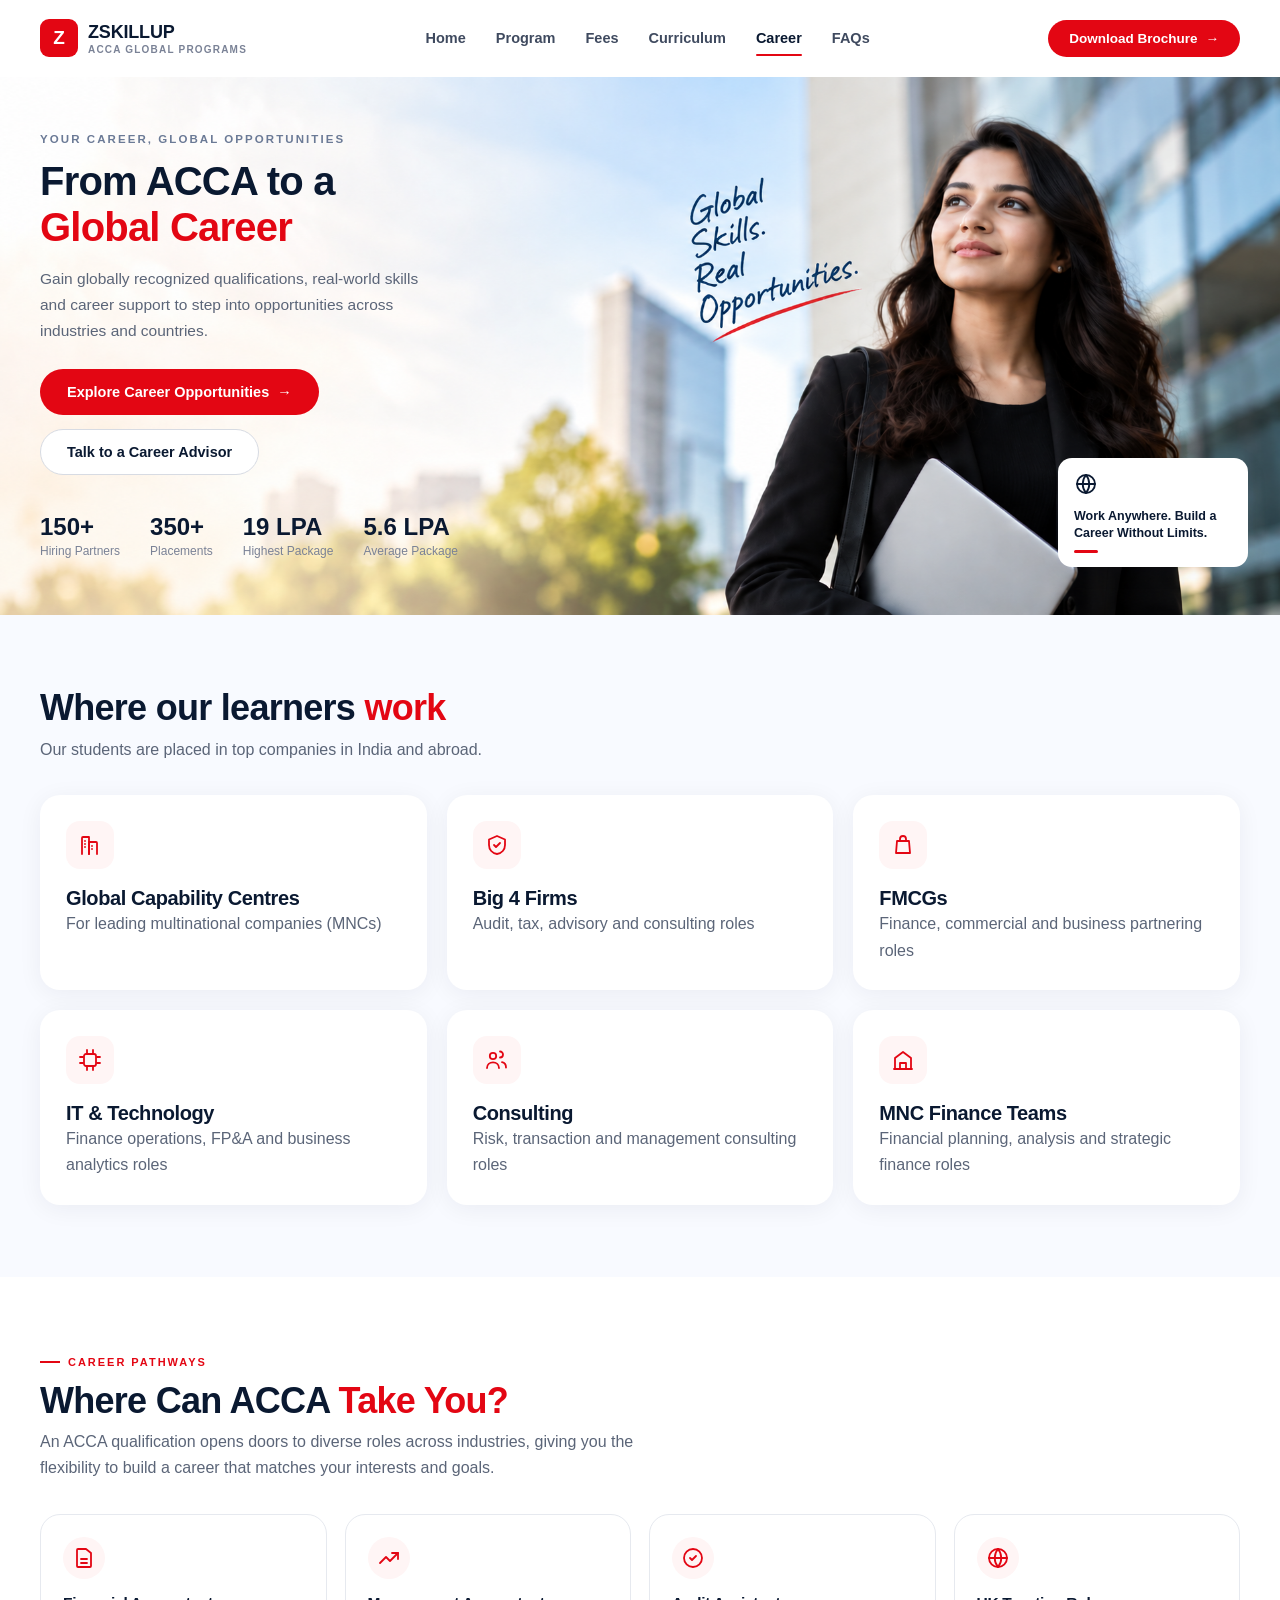
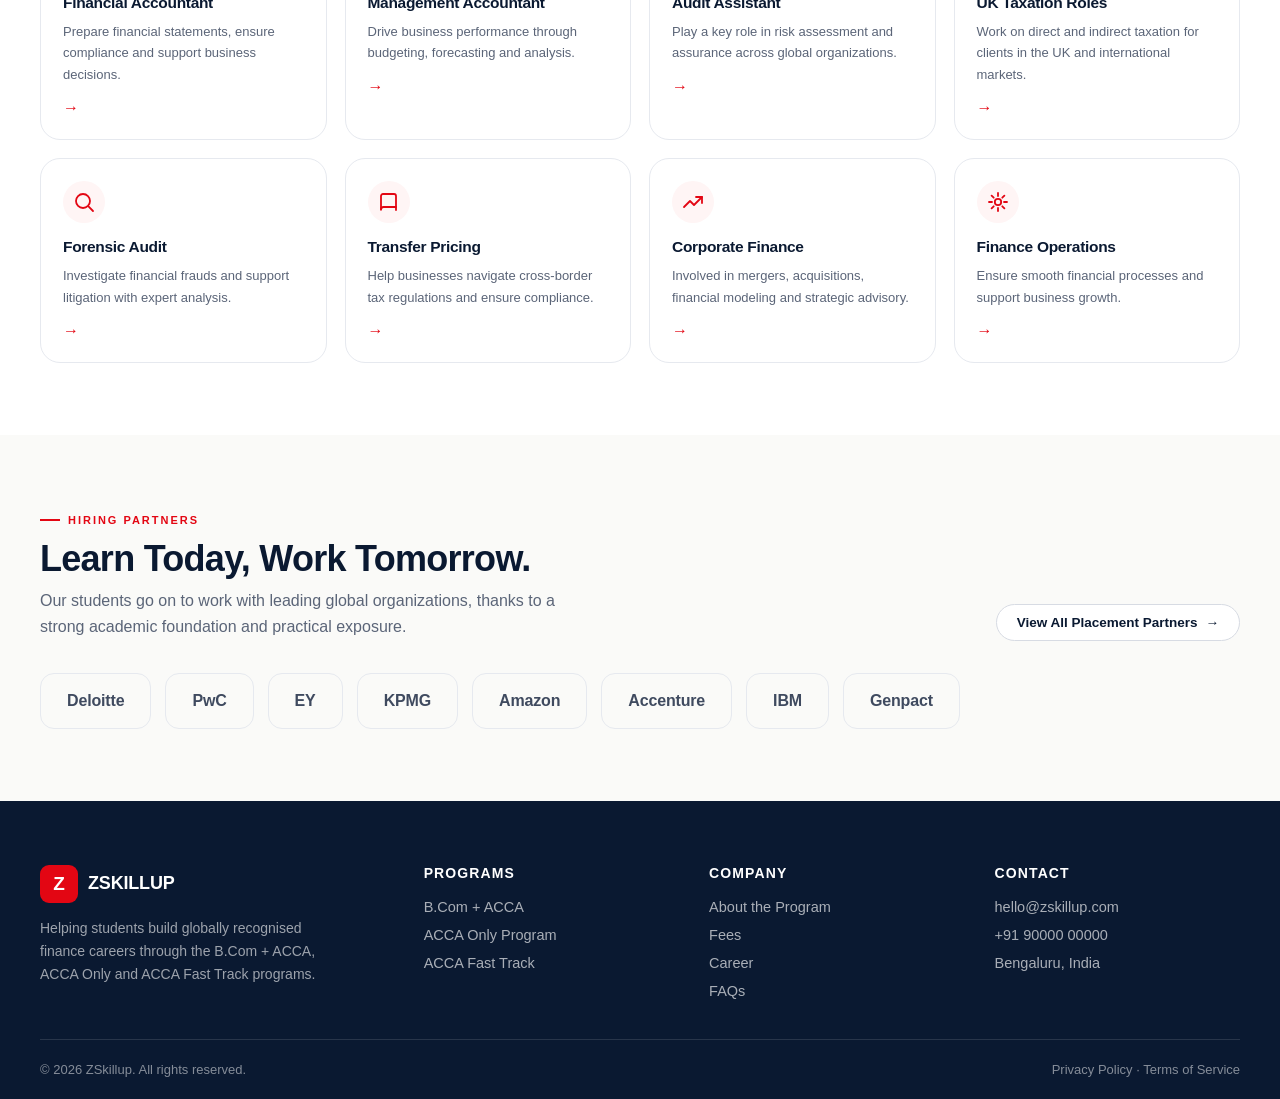
==== commit e05bec3a: "Use the provided image as the Career hero's true full-bleed background Replace the previous approach" ====
--- a/career/index.html
+++ b/career/index.html
@@ -7,37 +7,76 @@
 <meta name="description" content="See where ZSkillup learners work, the career pathways ACCA opens up, and the hiring partners who recruit our students.">
 <link rel="stylesheet" href="../assets/css/style.css">
 <style>
-.career-hero { background: #FFFBF9; position: relative; overflow: hidden; padding: 44px 0 40px; }
-.career-hero-grid { position: relative; display: grid; grid-template-columns: 1fr .92fr; gap: 44px; align-items: center; }
+.career-hero {
+  position: relative; overflow: hidden; width: 100%; box-sizing: border-box;
+  background-image: url('../assets/images/career-hero-bg.png');
+  background-repeat: no-repeat; background-size: cover; background-position: center center;
+  aspect-ratio: 1933 / 813; min-height: 500px; max-height: 720px;
+  display: flex; align-items: center;
+}
+.career-hero-inner { position: relative; z-index: 2; width: 100%; }
+.career-hero-copy { max-width: 460px; }
 .career-hero-eyebrow { font-size: 11.5px; font-weight: 800; letter-spacing: .18em; text-transform: uppercase; color: #6B7A96; margin-bottom: 14px; }
-.career-hero h1 { color: var(--navy); font-size: clamp(30px, 3.6vw, 44px); line-height: 1.12; }
+.career-hero h1 { color: var(--navy); font-size: clamp(28px, 3.2vw, 40px); line-height: 1.14; }
 .career-hero .accent-red { color: var(--red); }
-.career-hero p.lead { color: var(--gray-600); font-size: 16px; max-width: 460px; margin-top: 16px; }
+.career-hero p.lead { color: var(--gray-600); font-size: 15.5px; margin-top: 16px; }
 .career-hero-actions { display: flex; gap: 14px; margin-top: 26px; flex-wrap: wrap; }
-.career-stats { display: grid; grid-template-columns: repeat(4, auto); gap: 40px; margin-top: 40px; }
-.career-stat b { display:block; font-size: 26px; font-weight: 900; color: var(--navy); }
-.career-stat span { font-size: 12.5px; color: var(--gray-500); }
-
-.career-hero-photo { position: relative; height: 100%; min-height: 420px; border-radius: 22px; overflow: hidden; background: linear-gradient(160deg,#e9edf3,#dfe4ec); }
-.career-hero-photo img { width: 100%; height: 100%; object-fit: cover; object-position: 60% center; }
-.career-hero-photo .photo-quote {
-  position: absolute; left: 22px; top: 26px; font-family: "Segoe Print","Comic Sans MS",cursive;
-  font-size: 21px; line-height: 1.28; color: var(--navy); text-shadow: 0 2px 10px rgba(255,255,255,.6);
-}
-.career-hero-photo .photo-quote .underline { display:block; width: 74px; height: 3px; background: var(--red); border-radius: 2px; margin-top: 6px; }
-.career-hero-photo .badge-float { position:absolute; right:18px; bottom:18px; background:#fff; border-radius: 14px; padding: 16px 18px; box-shadow: var(--shadow-card); max-width: 190px; }
-.career-hero-photo .badge-float svg { width:26px; height:26px; stroke: var(--navy); margin-bottom: 10px; }
-.career-hero-photo .badge-float span { display:block; font-size: 13px; font-weight: 700; color: var(--navy); line-height:1.35; }
-.career-hero-photo .badge-float .underline { display:block; width: 26px; height: 3px; background: var(--red); border-radius: 2px; margin-top: 10px; }
-@media (max-width: 900px){
-  .career-hero-grid{grid-template-columns:1fr;}
-  .career-hero-photo{min-height:320px;}
-  .career-stats{grid-template-columns:repeat(2, auto); row-gap:22px;}
-}
-@media (max-width: 480px){
-  .career-hero-actions{flex-direction:column; align-items:stretch;}
-  .career-hero-photo .photo-quote{font-size:17px; left:16px; top:18px;}
-  .career-hero-photo .badge-float{right:14px; bottom:14px; padding:12px 14px; max-width:160px;}
+.career-stats { display: flex; gap: 30px; margin-top: 38px; flex-wrap: wrap; max-width: 620px; }
+.career-stat b { display:block; font-size: 24px; font-weight: 900; color: var(--navy); }
+.career-stat span { font-size: 12px; color: var(--gray-500); }
+
+.career-hero .badge-float {
+  position: absolute; z-index: 2;
+  right: max(20px, calc((100% - 1280px) / 2 + 32px)); bottom: 9%;
+  background:#fff; border-radius: 14px; padding: 14px 16px; box-shadow: var(--shadow-card); max-width: 190px;
+}
+.career-hero .badge-float svg { width:24px; height:24px; stroke: var(--navy); margin-bottom: 8px; }
+.career-hero .badge-float span { display:block; font-size: 12.5px; font-weight: 700; color: var(--navy); line-height:1.35; }
+.career-hero .badge-float .underline { display:block; width: 24px; height: 3px; background: var(--red); border-radius: 2px; margin-top: 8px; }
+
+@media (max-width: 1450px) { .career-hero-copy { max-width: 400px; } }
+@media (max-width: 1100px) {
+  /* Keep the box close to the image's own aspect ratio so cover-fit barely
+     needs to crop — content is tightened up to fit that shorter height
+     instead of letting the hero grow tall (which would force a heavy zoom
+     and push the image's own "Global Skills" text into the copy column). */
+  .career-hero { min-height: 400px; max-height: 480px; padding: 28px 0; }
+  .career-hero-copy { max-width: 300px; }
+  .career-hero-eyebrow { font-size: 10.5px; margin-bottom: 8px; }
+  .career-hero h1 { font-size: clamp(22px, 3.6vw, 28px); line-height: 1.12; }
+  .career-hero p.lead { font-size: 13px; margin-top: 8px; }
+  .career-hero-actions { margin-top: 14px; gap: 10px; }
+  .career-hero-actions .btn { padding: 10px 16px; font-size: 12.5px; }
+  .career-stats { gap: 16px; margin-top: 16px; max-width: 100%; }
+  .career-stat b { font-size: 17px; }
+  .career-stat span { font-size: 10px; }
+  .career-hero .badge-float { right: 16px; bottom: 14px; padding: 8px 10px; max-width: 130px; }
+  .career-hero .badge-float svg { width: 16px; height: 16px; margin-bottom: 4px; }
+  .career-hero .badge-float span { font-size: 10px; }
+}
+@media (max-width: 640px) {
+  /* The source image is far too wide/cinematic to keep text legibly
+     overlaid on it at phone width. Instead: a short visible photo strip
+     up top (tall enough to clear her face), then the copy sits in its
+     own solid panel below — still one continuous hero, no separate
+     section, but text is never fighting the photo for contrast. */
+  .career-hero { min-height: 0; max-height: none; aspect-ratio: auto; background-position: 74% center; padding: 0; display: block; }
+  .career-hero-inner {
+    margin-top: 300px; background: #fff; padding: 26px 24px 32px;
+    border-radius: 24px 24px 0 0; box-shadow: 0 -12px 30px rgba(10,25,49,.08);
+  }
+  .career-hero-copy { max-width: none; }
+  .career-hero-eyebrow { font-size: 11px; }
+  .career-hero h1 { font-size: clamp(26px, 7vw, 32px); }
+  .career-hero p.lead { font-size: 14px; }
+  .career-hero-actions { flex-direction: column; align-items: stretch; margin-top: 22px; gap: 12px; }
+  .career-hero-actions .btn { padding: 14px 26px; font-size: 14.5px; }
+  .career-stats { display: grid; grid-template-columns: 1fr 1fr; gap: 20px 16px; margin-top: 30px; max-width: none; }
+  .career-stat b { font-size: 22px; }
+  .career-stat span { font-size: 12px; }
+  .career-hero .badge-float { top: 186px; right: 16px; bottom: auto; padding: 12px 14px; max-width: 150px; }
+  .career-hero .badge-float svg { width: 22px; height: 22px; margin-bottom: 8px; }
+  .career-hero .badge-float span { font-size: 12px; }
 }
 
 .learners-band { background: var(--bg-blue-tint); }
@@ -92,24 +131,14 @@
 <main id="main">
   <!-- HERO -->
   <section class="career-hero">
-    <div class="container">
-      <div class="career-hero-grid">
-        <div>
-          <div class="career-hero-eyebrow">Your Career, Global Opportunities</div>
-          <h1>From ACCA to a<br><span class="accent-red">Global Career</span></h1>
-          <p class="lead">Gain globally recognized qualifications, real-world skills and career support to step into opportunities across industries and countries.</p>
-          <div class="career-hero-actions">
-            <a href="#learners-work" class="btn btn-primary">Explore Career Opportunities <span aria-hidden="true">&rarr;</span></a>
-            <a href="../#talk-to-team" class="btn btn-outline">Talk to a Career Advisor</a>
-          </div>
-        </div>
-        <div class="career-hero-photo">
-          <img src="../assets/images/career-woman.png" alt="ZSkillup graduate ready for a global finance career">
-          <div class="photo-quote">Global<br>Skills.<br>Real<br>Opportunities.<span class="underline"></span></div>
-          <div class="badge-float">
-            <svg viewBox="0 0 24 24" fill="none" stroke-width="1.8" stroke-linecap="round" stroke-linejoin="round"><circle cx="12" cy="12" r="9"/><path d="M3 12h18M12 3a14 14 0 0 1 0 18 14 14 0 0 1 0-18Z"/></svg>
-            <span>Work Anywhere. Build a Career Without Limits.<span class="underline"></span></span>
-          </div>
+    <div class="container career-hero-inner">
+      <div class="career-hero-copy">
+        <div class="career-hero-eyebrow">Your Career, Global Opportunities</div>
+        <h1>From ACCA to a<br><span class="accent-red">Global Career</span></h1>
+        <p class="lead">Gain globally recognized qualifications, real-world skills and career support to step into opportunities across industries and countries.</p>
+        <div class="career-hero-actions">
+          <a href="#learners-work" class="btn btn-primary">Explore Career Opportunities <span aria-hidden="true">&rarr;</span></a>
+          <a href="../#talk-to-team" class="btn btn-outline">Talk to a Career Advisor</a>
         </div>
       </div>
       <div class="career-stats">
@@ -118,6 +147,10 @@
         <div class="career-stat"><b>19 LPA</b><span>Highest Package</span></div>
         <div class="career-stat"><b>5.6 LPA</b><span>Average Package</span></div>
       </div>
+    </div>
+    <div class="badge-float">
+      <svg viewBox="0 0 24 24" fill="none" stroke-width="1.8" stroke-linecap="round" stroke-linejoin="round"><circle cx="12" cy="12" r="9"/><path d="M3 12h18M12 3a14 14 0 0 1 0 18 14 14 0 0 1 0-18Z"/></svg>
+      <span>Work Anywhere. Build a Career Without Limits.<span class="underline"></span></span>
     </div>
   </section>
 
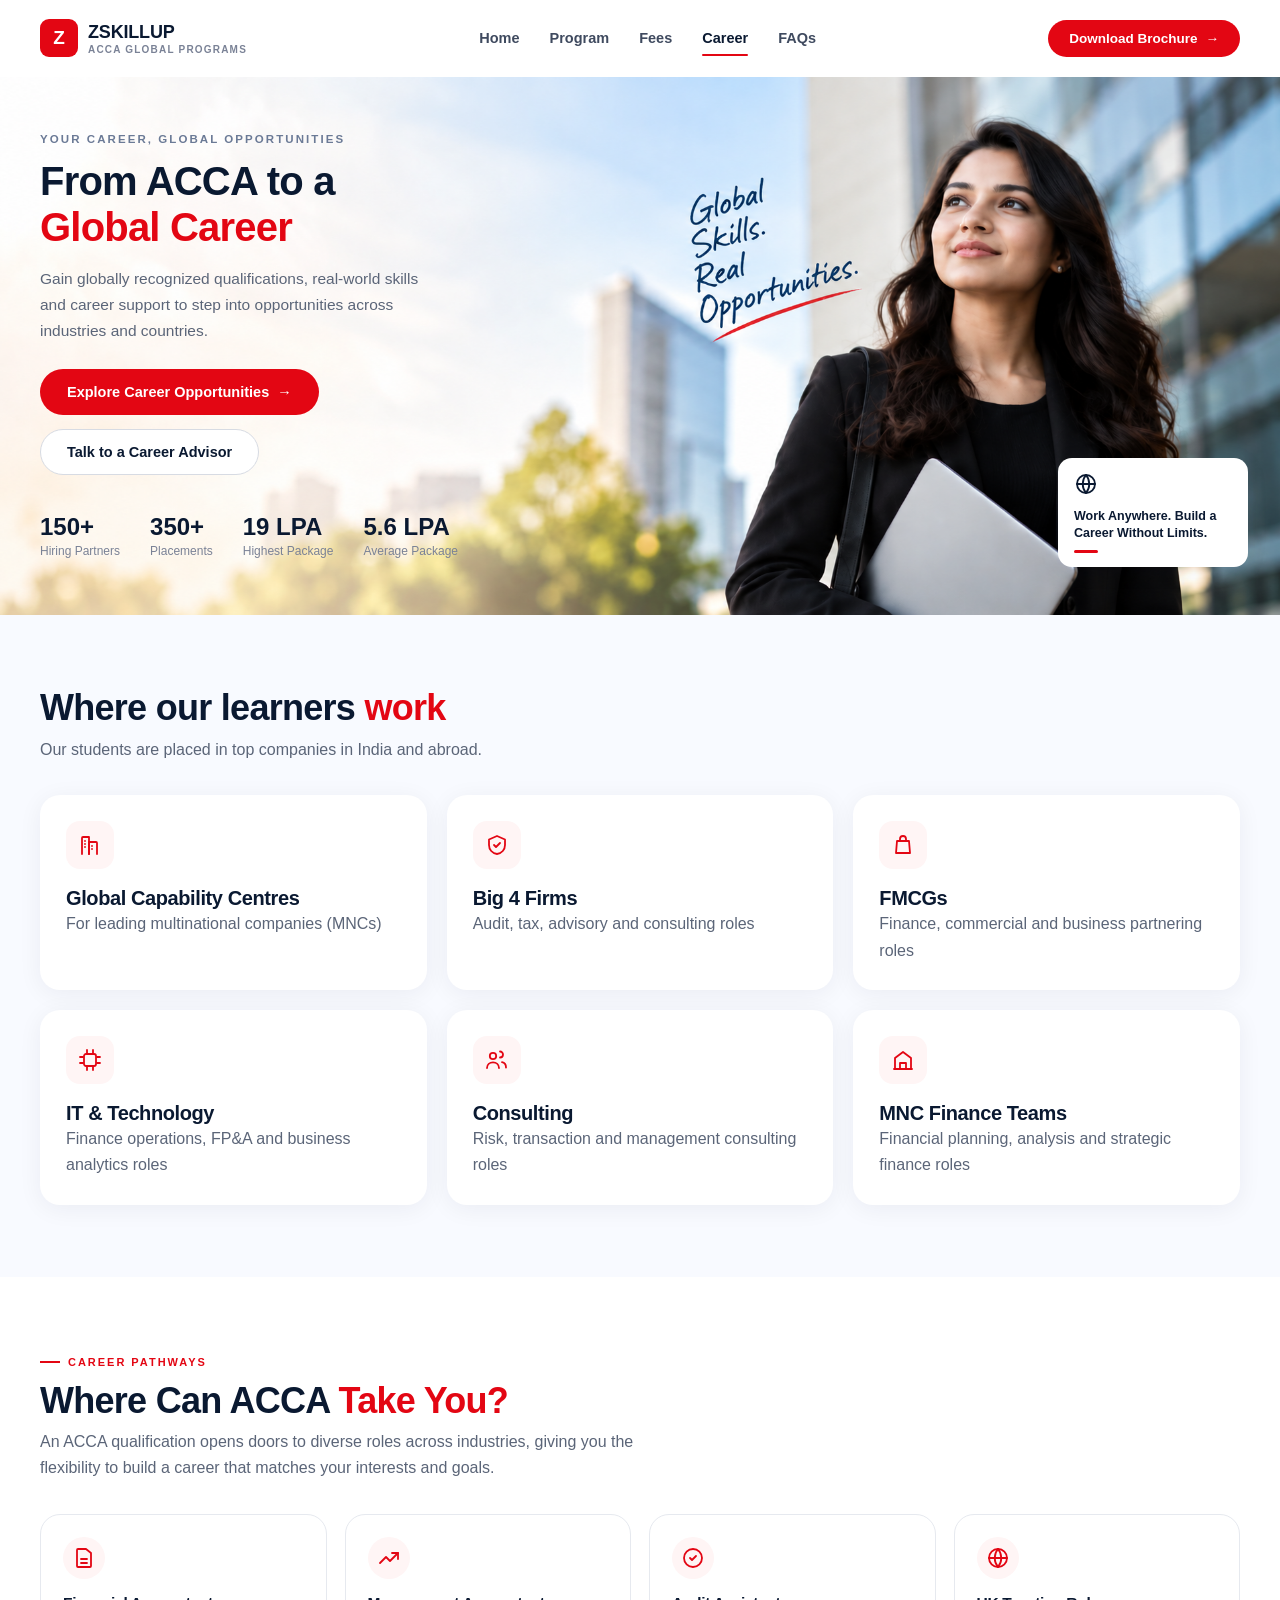
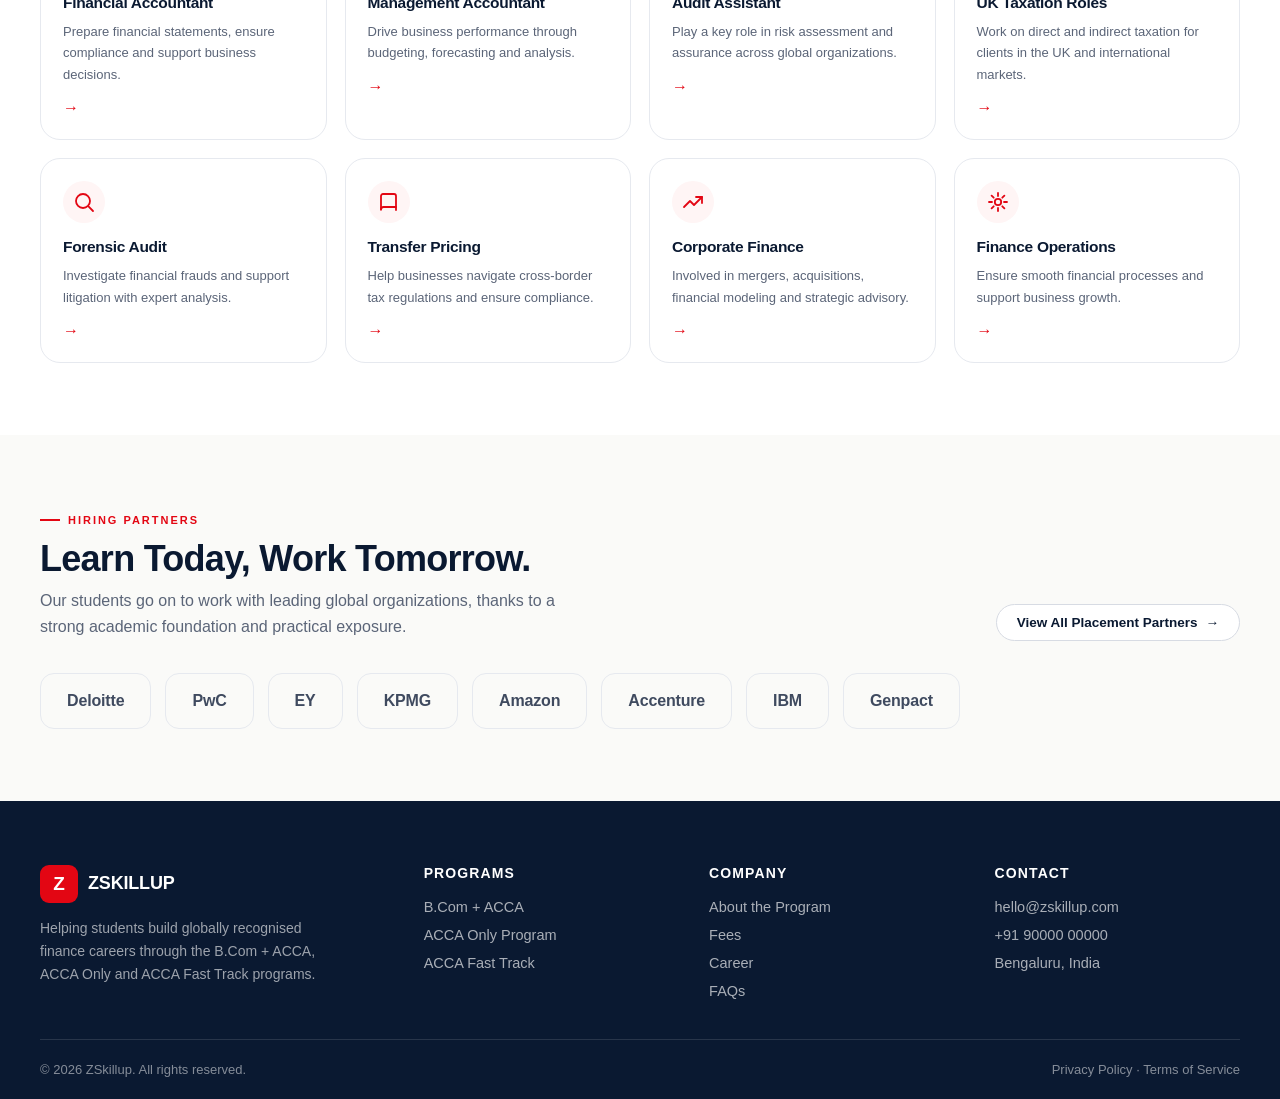
==== commit 59db1353: "Remove Curriculum nav item from Career and curriculum pages The homepage navbar already had Curricul" ====
--- a/career/index.html
+++ b/career/index.html
@@ -116,7 +116,6 @@
         <li><a href="../">Home</a></li>
         <li><a href="../#program">Program</a></li>
         <li><a href="../#fees">Fees</a></li>
-        <li><a href="../curriculum/bcom-acca/">Curriculum</a></li>
         <li><a href="./" class="active">Career</a></li>
         <li><a href="../#faqs">FAQs</a></li>
       </ul>
--- a/assets/css/style.css
+++ b/assets/css/style.css
@@ -302,19 +302,39 @@
 /* =========================================================
    Curriculum pages — shared components
    ========================================================= */
-.curr-hero { background: var(--navy); position: relative; overflow: hidden; padding: 48px 0 60px; }
-.curr-hero::before { content:""; position:absolute; inset:0; background: radial-gradient(1000px 480px at 10% 0%, rgba(227,6,19,.18), transparent 60%); }
-.curr-hero-grid { position: relative; display: grid; grid-template-columns: 1.15fr .85fr; gap: 40px; align-items: center; }
-.curr-hero h1 { color: #fff; }
-.curr-hero .accent-red { color: #ff5561; }
-.curr-hero p.lead { color: rgba(255,255,255,.72); font-size: 16px; max-width: 520px; margin-top: 16px; }
-.curr-hero-stats { display: flex; gap: 28px; margin-top: 30px; flex-wrap: wrap; }
-.curr-hero-stats div b { display:block; font-size: 22px; font-weight: 900; color:#fff; }
-.curr-hero-stats div span { font-size: 12px; color: rgba(255,255,255,.55); text-transform: uppercase; letter-spacing: .04em; }
-.curr-hero-photo { border-radius: 22px; overflow: hidden; background: linear-gradient(160deg,#1b2c50,#0a1931); aspect-ratio: 4/4.2; position: relative; display:flex; align-items:flex-end; }
-.curr-hero-photo img { width:100%; height:100%; object-fit: contain; object-position: center bottom; }
-.curr-hero-photo .chip { position:absolute; top:18px; left:18px; background:rgba(255,255,255,.95); border-radius: 12px; padding: 10px 14px; font-family:"Segoe Print","Comic Sans MS",cursive; font-size: 13px; color: var(--navy); line-height:1.3; max-width: 190px; }
-@media (max-width: 900px) { .curr-hero-grid { grid-template-columns: 1fr; } }
+.curr-hero { background: #F6F9FE; position: relative; overflow: hidden; }
+.curr-hero-visual {
+  position: absolute; top: 0; right: 0; bottom: 0; width: 37%;
+  background-image: url('../images/curriculum-hero-bg.png');
+  background-size: cover; background-position: right center; background-repeat: no-repeat;
+}
+.curr-hero-inner { position: relative; z-index: 2; padding-bottom: 56px; }
+.curr-hero .breadcrumb { padding-top: 22px; margin-bottom: 4px; }
+.curr-hero-copy { max-width: 600px; padding-right: 32px; }
+.curr-hero-eyebrow { color: var(--red); font-weight: 800; font-size: 13px; letter-spacing: .08em; text-transform: uppercase; margin-top: 22px; margin-bottom: 14px; }
+.curr-hero h1 { color: var(--navy); font-size: clamp(30px, 3.6vw, 44px); line-height: 1.14; }
+.curr-hero .accent-red { color: var(--red); }
+.curr-hero p.lead { color: var(--gray-600); font-size: 16px; max-width: 540px; margin-top: 16px; }
+.curr-hero-features { display: flex; gap: 26px; margin-top: 34px; flex-wrap: wrap; }
+.curr-feature { display: flex; align-items: center; gap: 12px; }
+.curr-feature .ico { width: 44px; height: 44px; border-radius: 999px; display: flex; align-items: center; justify-content: center; flex-shrink: 0; background: var(--bg-red-tint); color: var(--red); }
+.curr-feature .ico.blue { background: var(--bg-blue-tint); color: var(--blue-dot); }
+.curr-feature .ico svg { width: 20px; height: 20px; }
+.curr-feature b { display: block; font-size: 14.5px; color: var(--navy); }
+.curr-feature span { font-size: 12px; color: var(--gray-500); }
+
+@media (max-width: 900px) {
+  .curr-hero-visual { width: 32%; }
+  .curr-hero-copy { max-width: 100%; padding-right: 26%; }
+}
+@media (max-width: 640px) {
+  .curr-hero-visual { position: relative; top: auto; right: auto; bottom: auto; width: 100%; height: 200px; margin-bottom: 24px; }
+  .curr-hero-inner { padding-bottom: 40px; }
+  .curr-hero .breadcrumb { padding-top: 16px; flex-wrap: wrap; }
+  .curr-hero-copy { padding-right: 0; }
+  .curr-hero-eyebrow { margin-top: 18px; }
+  .curr-hero-features { gap: 20px; margin-top: 26px; }
+}
 
 .stepper-wrap { display: flex; align-items: center; overflow-x: auto; gap: 0; padding: 8px 2px 12px; scrollbar-width: none; }
 .stepper-wrap::-webkit-scrollbar { display: none; }
@@ -359,6 +379,7 @@
 @media (max-width: 760px) { .cert-grid { grid-template-columns: 1fr; } }
 
 /* program investment */
+#program-investment { scroll-margin-top: 100px; }
 .invest-layout { display: grid; grid-template-columns: 1.1fr .9fr; gap: 26px; margin-top: 32px; }
 .invest-card { background: #fff; border-radius: var(--radius-lg); padding: 28px; border: 1px solid var(--gray-200); }
 .invest-card h3 { font-size: 14px; text-transform: uppercase; letter-spacing: .06em; }
@@ -382,7 +403,7 @@
 /* =========================================================
    FAQ — shared components (homepage preview + /faqs/ page)
    ========================================================= */
-.faq-tabs { flex-wrap: wrap; }
+.faq-tabs { display: flex; flex-wrap: wrap; justify-content: center; width: fit-content; max-width: 100%; margin-left: auto; margin-right: auto; }
 .faq-tabs .pill.active { background: var(--red); }
 .faq-bullets { padding: 0 20px 20px 62px; margin: -14px 0 0; list-style: disc; display: flex; flex-direction: column; gap: 6px; }
 .faq-bullets li { font-size: 14px; color: var(--gray-600); line-height: 1.5; }
